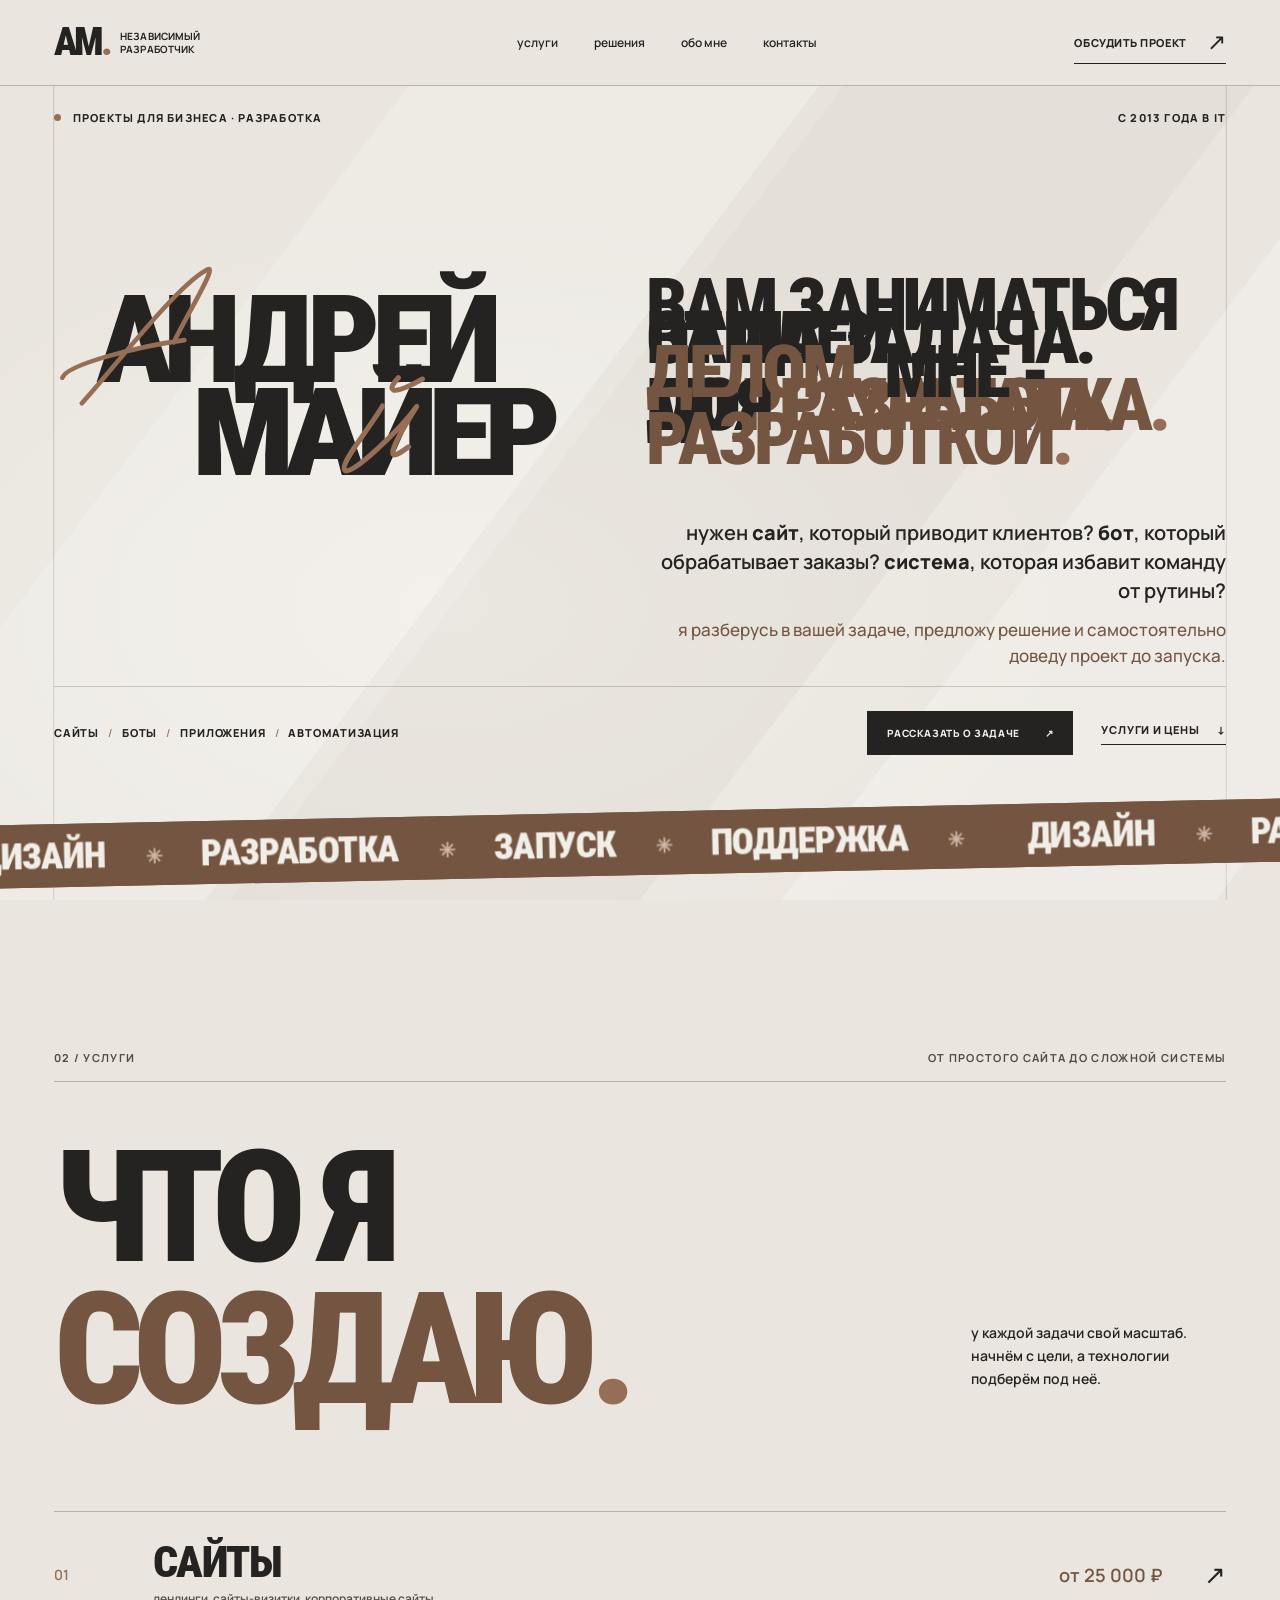
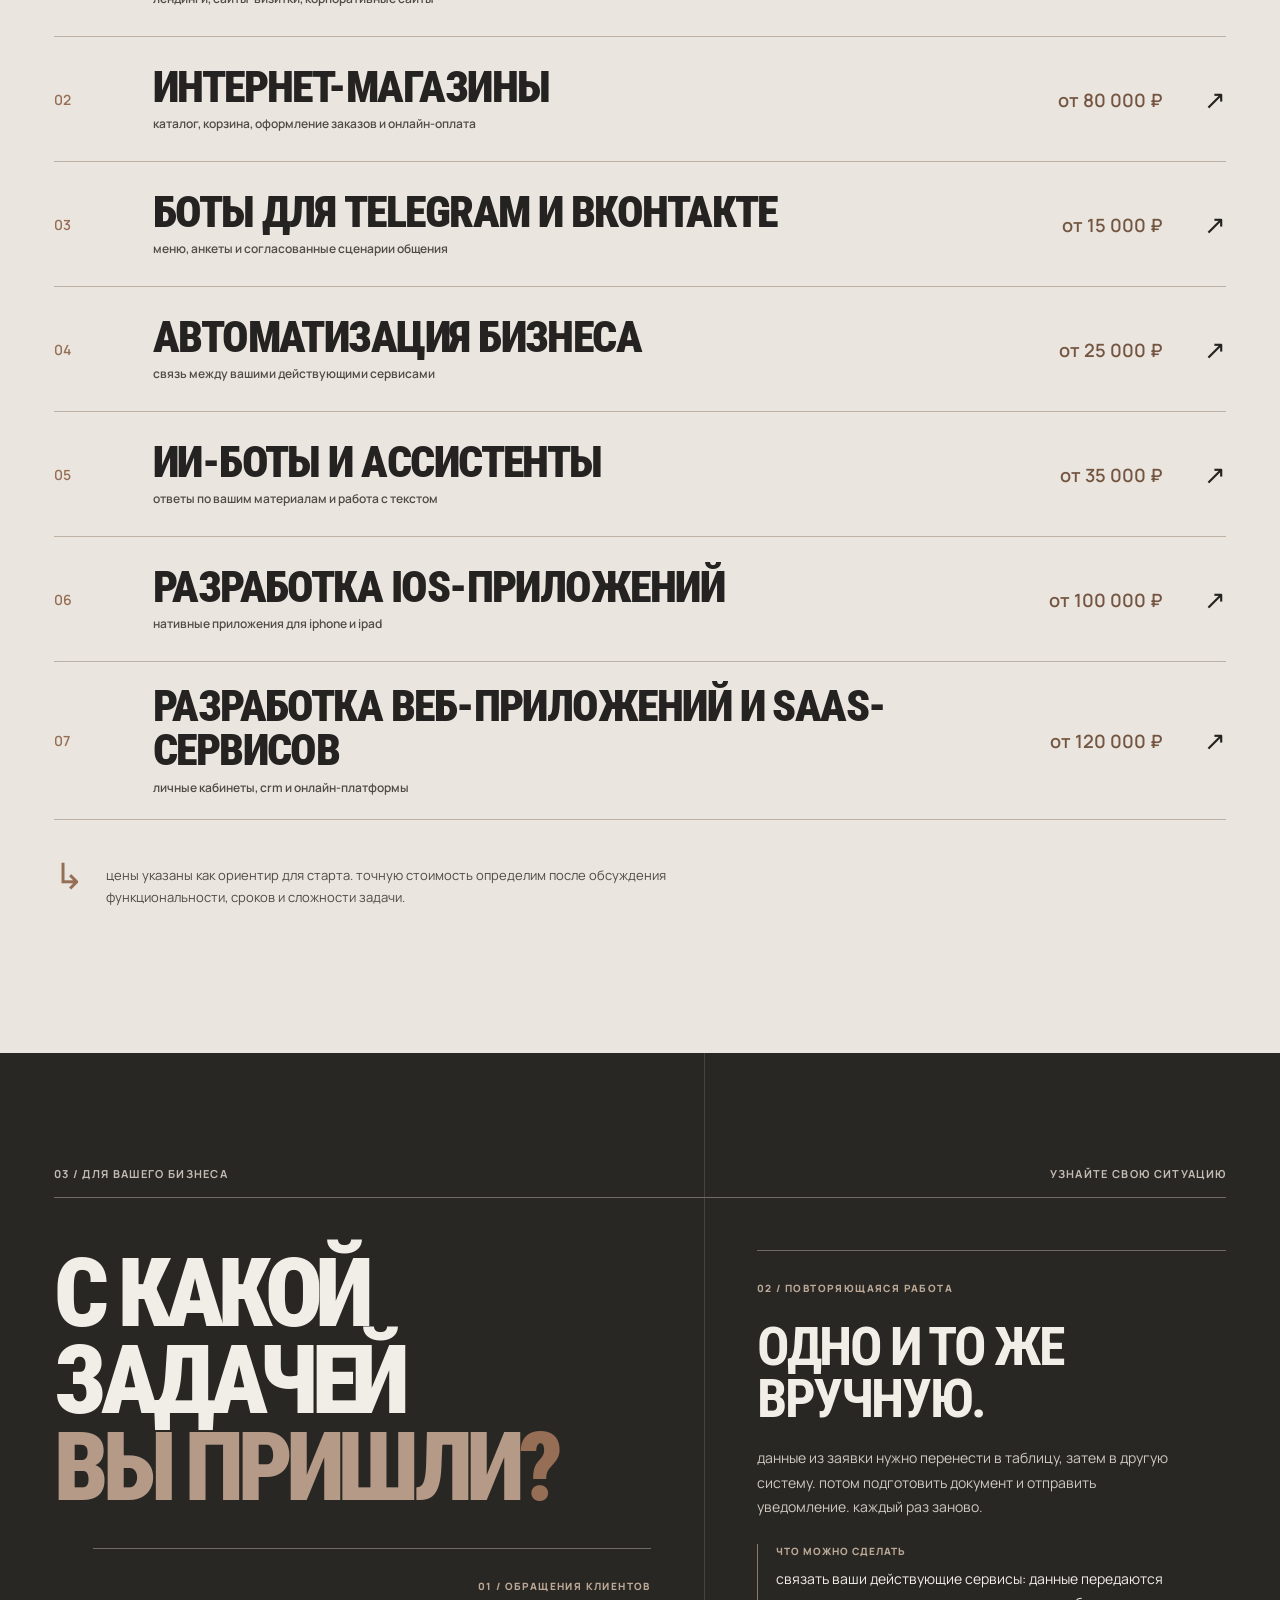
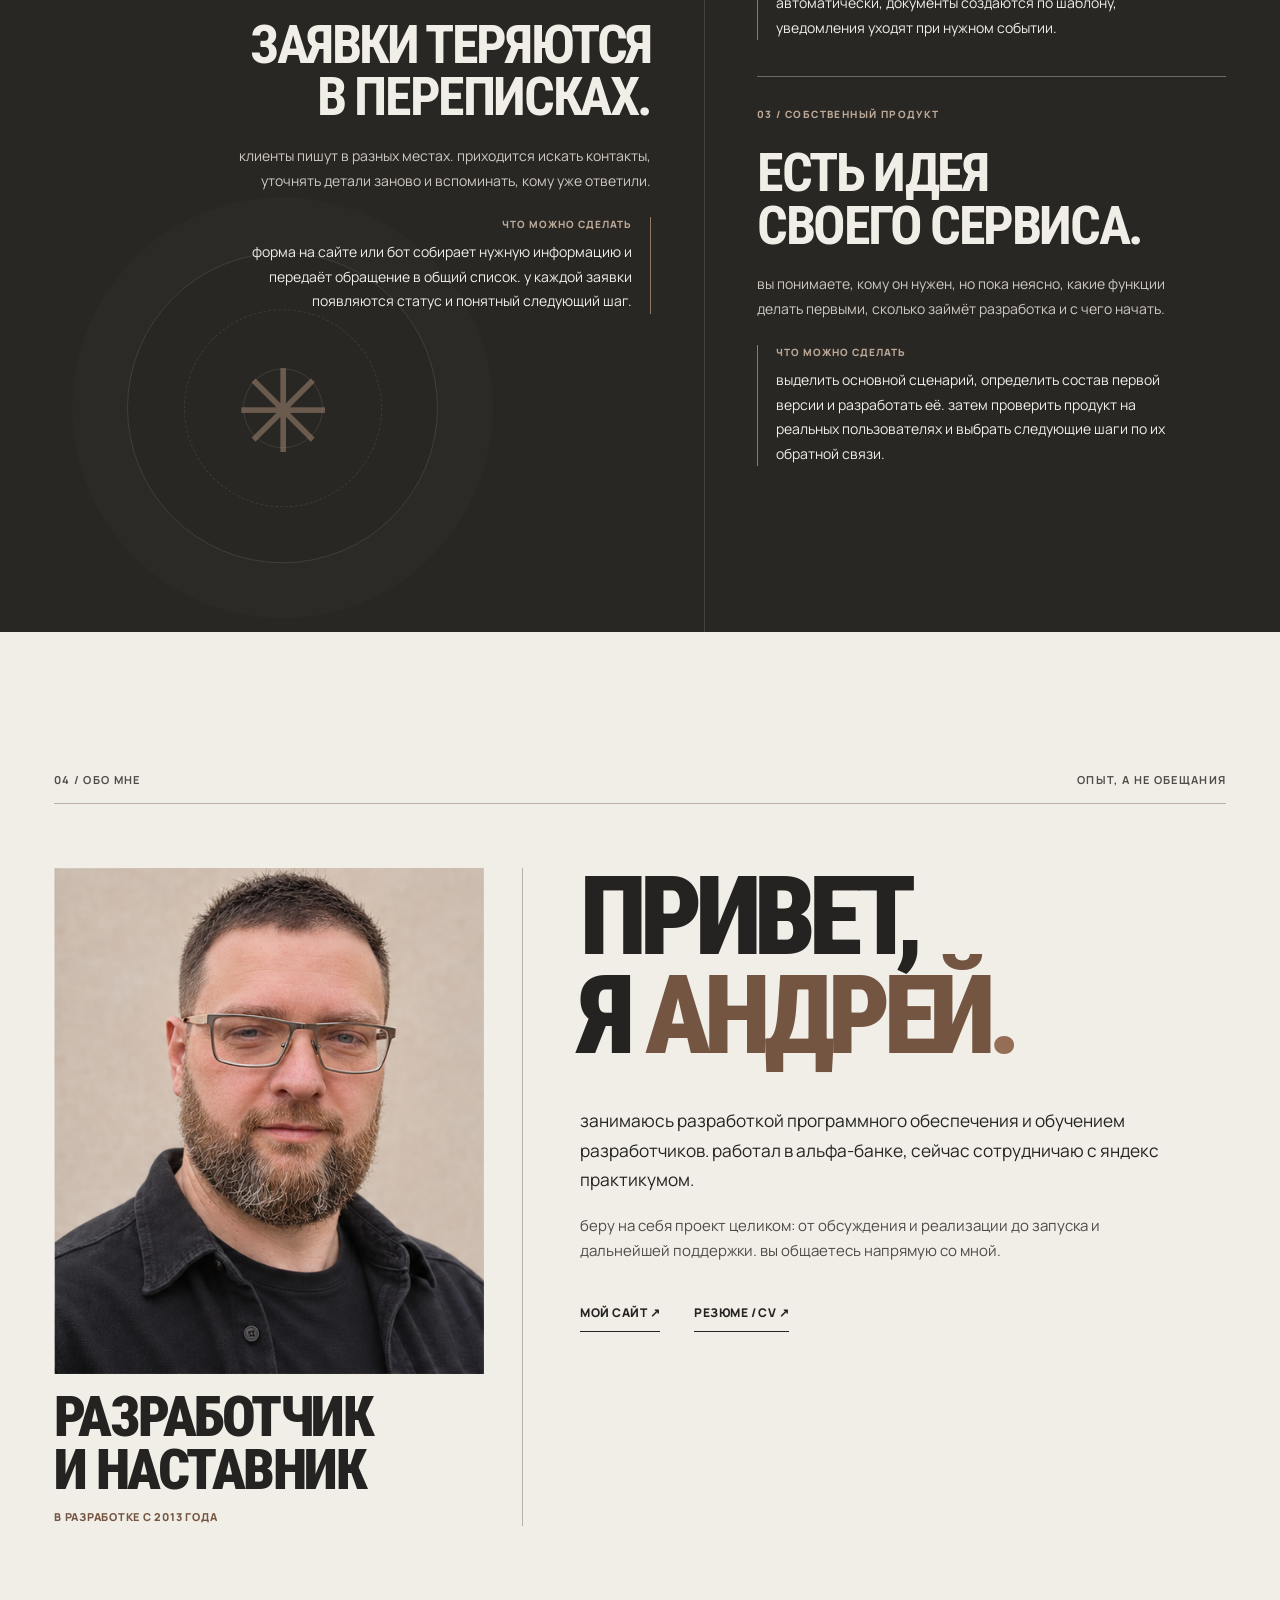
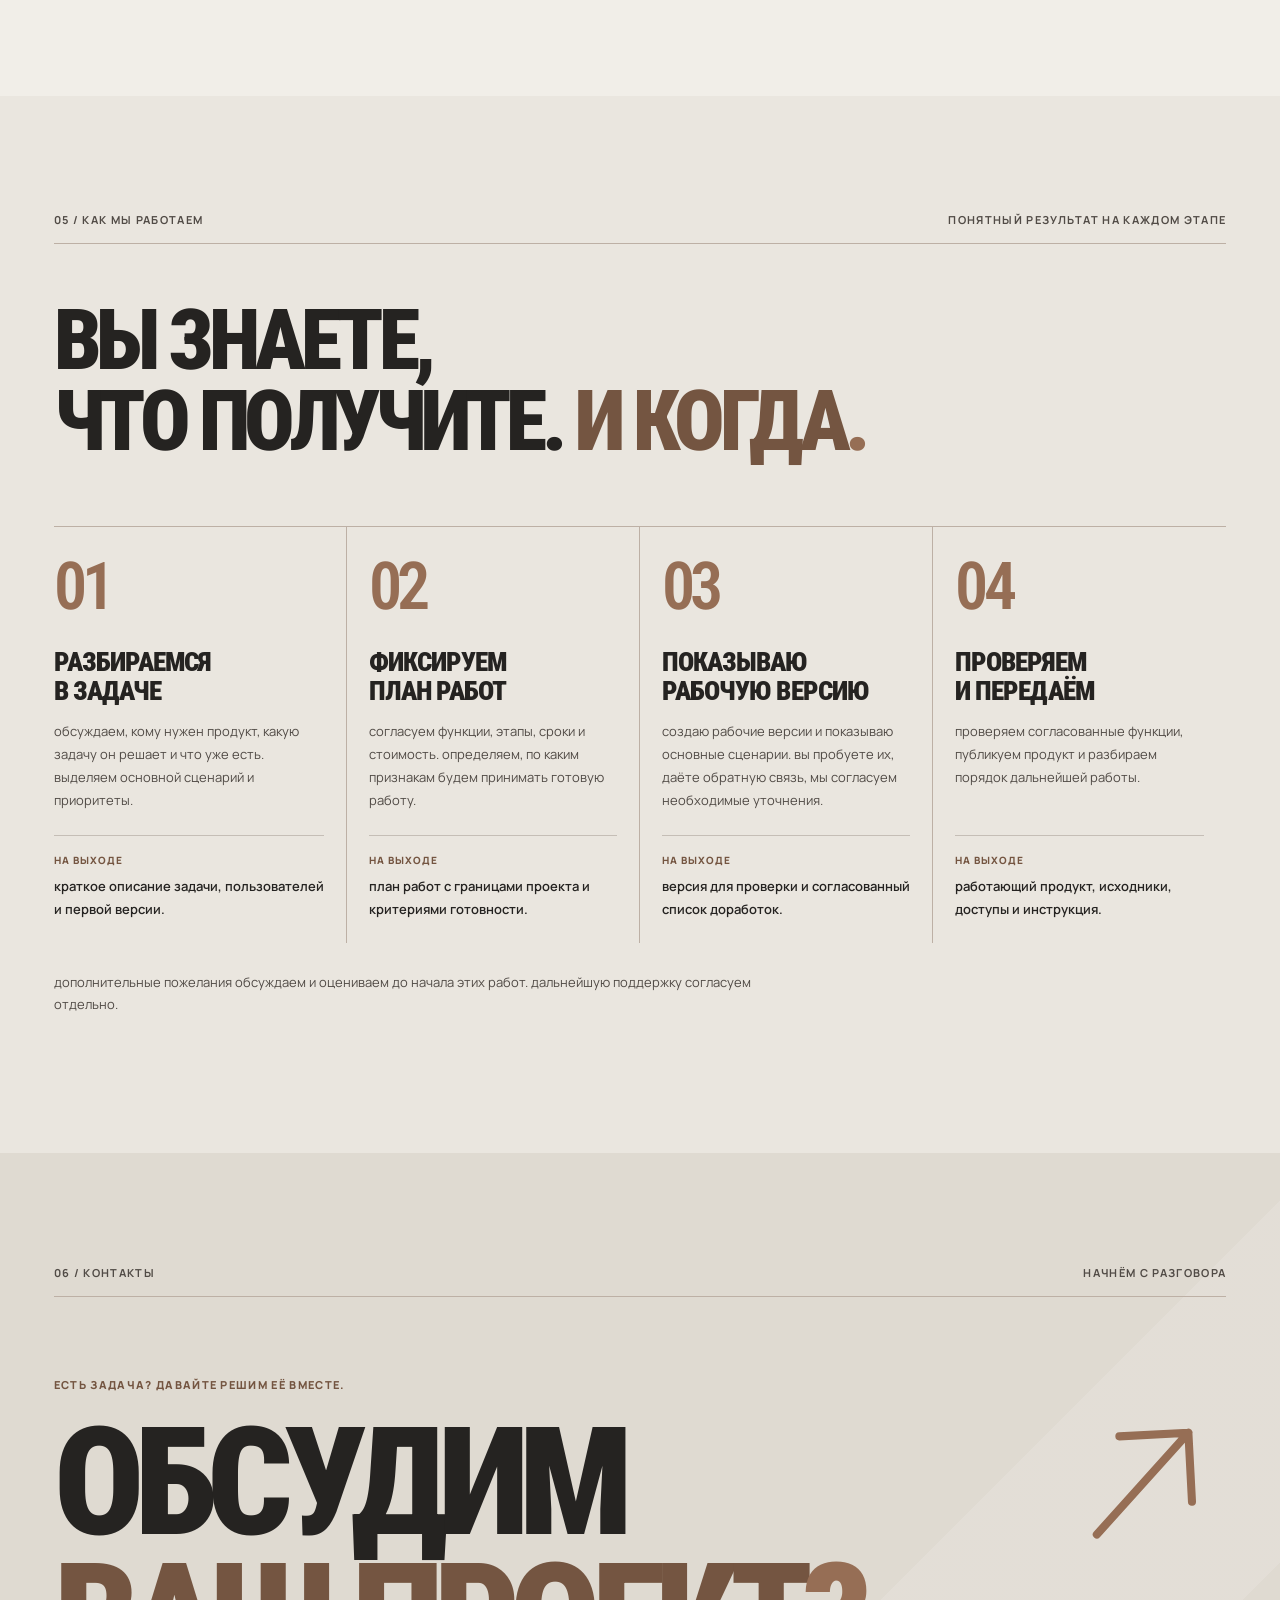
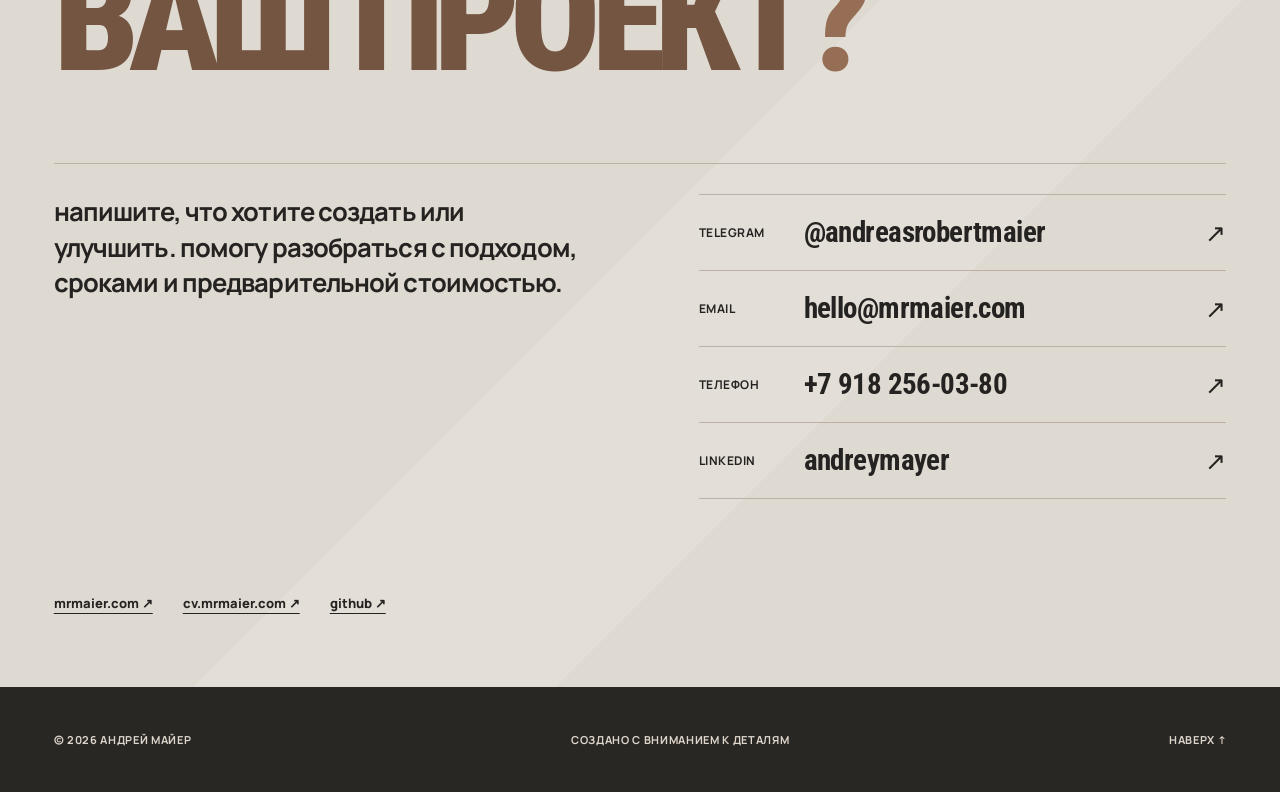
==== public/index.html @ dbdefd09 "Publish static developer website and Cloudflare deployment handoff" ====
<!doctype html>
<html lang="ru">
<head>
  <meta charset="utf-8">
  <meta name="viewport" content="width=device-width, initial-scale=1, viewport-fit=cover">
  <meta name="theme-color" content="#eae6df">
  <meta name="color-scheme" content="light">
  <title>Андрей Майер — разработка сайтов, ботов и автоматизация бизнеса</title>
  <meta name="description" content="Андрей Майер — независимый разработчик с 2013 года. Сайты от 25 000 ₽, интернет-магазины, боты для Telegram и ВКонтакте, автоматизация и ИИ-ассистенты. Работаю напрямую с заказчиком.">
  <meta property="og:type" content="website">
  <meta property="og:title" content="Андрей Майер — цифровые продукты для бизнеса">
  <meta property="og:description" content="Сайты, магазины, боты, автоматизация и ИИ. Разрабатываю с нуля, дорабатываю и поддерживаю.">
  <meta property="og:image" content="assets/og-cover.svg">
  <meta name="robots" content="index, follow">
  <link rel="icon" href="assets/favicon.svg" type="image/svg+xml">
  <link rel="preconnect" href="https://fonts.googleapis.com">
  <link rel="preconnect" href="https://fonts.gstatic.com" crossorigin>
  <link href="https://fonts.googleapis.com/css2?family=Manrope:wght@400;500;600;700;800&family=Roboto+Condensed:wght@400;500;600;700;800;900&display=swap" rel="stylesheet">
  <link rel="stylesheet" href="styles.css">
  <script defer src="config.js"></script>
  <script defer src="script.js"></script>
</head>
<body>
  <div class="progress" aria-hidden="true"></div>
  <a class="skip-link" href="#main">к содержимому</a>
  <div class="site-shell">
    <header class="site-header" id="top">
      <a href="#top" class="brand" aria-label="андрей майер — наверх">
        <span class="brand-mark">am<span class="brand-period">.</span></span>
        <span class="brand-caption">независимый<br>разработчик</span>
      </a>
      <nav class="desktop-nav" aria-label="основная навигация">
        <a href="#services">услуги</a>
        <a href="#solutions">решения</a>
        <a href="#about">обо мне</a>
        <a href="#contact">контакты</a>
      </nav>
      <a class="header-cta" href="#contact"><span>обсудить проект</span><span aria-hidden="true">↗</span></a>
      <button class="menu-toggle" type="button" aria-label="открыть меню" aria-controls="mobile-menu" aria-expanded="false">
        <span></span><span></span>
      </button>
    </header>
    <nav class="mobile-menu" id="mobile-menu" aria-label="мобильная навигация" hidden>
      <a href="#services">услуги</a><a href="#solutions">решения</a><a href="#about">обо мне</a><a href="#contact">контакты</a>
      <a class="mobile-menu-cta" href="#contact">обсудить проект ↗</a>
    </nav>

    <main id="main">
      <section class="hero panel-lines" aria-labelledby="hero-title">
        <div class="hero-rays" aria-hidden="true"><i></i><i></i><i></i></div>
        <div class="hero-eyebrow">
          <span class="hero-eyebrow-left"><i class="availability-dot" aria-hidden="true"></i> проекты для бизнеса · разработка</span>
          <span>с 2013 года в IT</span>
        </div>
        <div class="hero-composition">
        <h1 class="hero-type" id="hero-title" aria-label="андрей майер">
          <svg class="hero-lettering" viewBox="0 0 1092 472" aria-hidden="true">
            <defs>
              <filter id="brush-grain" x="-5%" y="-5%" width="110%" height="110%">
                <feTurbulence type="fractalNoise" baseFrequency=".085" numOctaves="3" seed="8" result="grain"/>
                <feDisplacementMap in="SourceGraphic" in2="grain" scale="2.3" xChannelSelector="R" yChannelSelector="G"/>
              </filter>
            </defs>
            <g class="hero-frame" fill="none"><path d="M18 0V472 M1065 0V472 M0 16H1092"/></g>
            <g class="hero-name" fill="currentColor">
              <text x="90" y="254" textLength="855" lengthAdjust="spacingAndGlyphs">АНДРЕЙ</text>
              <text x="298" y="455" textLength="775" lengthAdjust="spacingAndGlyphs">МАЙЕР</text>
            </g>
            <g class="hero-brush" fill="none" filter="url(#brush-grain)">
              <path class="brush-a" d="M60 300C120 235 261 50 327 14C361 -10 283 115 258 169 M18 245C28 216 184 177 281 164"/>
              <path class="brush-i" d="M708 306C679 356 614 431 627 445C640 458 745 357 780 309C791 293 737 375 731 400C725 424 750 404 764 394 M742 245C719 269 719 290 794 248"/>
            </g>
          </svg>
        </h1>
          <div class="hero-copy" id="intro">
            <h2 class="intro-title rotating-title" id="intro-title" aria-label="от идеи до результата. ваша задача - моя разработка. вам заниматься делом - мне разработкой.">
              <span class="hero-phrase" aria-hidden="true">от идеи<br>до <em>результата<span class="period">.</span></em></span>
              <span class="hero-phrase" aria-hidden="true">ваша задача.<br>моя <em>разработка<span class="period">.</span></em></span>
              <span class="hero-phrase" aria-hidden="true">вам заниматься<br><em>делом.</em> мне -<br><em>разработкой<span class="period">.</span></em></span>
            </h2>

          </div>
          <!-- Reserve the previous text-row height so the name and rotating heading stay put. -->
          <div class="intro-text hero-description-copy hero-description-reserve" aria-hidden="true" inert>
            <p>нужен сайт, который приводит клиентов? бот, который обрабатывает заказы? система, которая избавит команду от рутины?</p>
          </div>
          <div class="hero-description-group">
            <div class="intro-text hero-description-copy hero-description-copy--question">
              <p>нужен <strong>сайт</strong>, который приводит клиентов? <strong>бот</strong>, который обрабатывает заказы? <strong>система</strong>, которая избавит команду от рутины?</p>
            </div>
            <div class="intro-text hero-description-copy hero-description-copy--answer">
              <p>я разберусь в вашей задаче, предложу решение и самостоятельно доведу проект до запуска.</p>
            </div>
          </div>
        </div>
        <div class="hero-bottom">
          <div class="hero-roles" aria-label="направления">сайты <b>/</b> боты <b>/</b> приложения <b>/</b> автоматизация</div>
          <div class="hero-actions">
            <a href="#contact" class="hero-primary-link">рассказать о задаче <span aria-hidden="true">↗</span></a>
            <a class="text-link" href="#services">услуги и цены <span aria-hidden="true">↓</span></a>
          </div>
        </div>
        <div class="ticker" aria-hidden="true">
          <div class="ticker-track">
            <div class="ticker-group">
              <span class="ticker-item">дизайн <i>✳</i> разработка <i>✳</i> запуск <i>✳</i> поддержка <i>✳</i></span>
              <span class="ticker-item">дизайн <i>✳</i> разработка <i>✳</i> запуск <i>✳</i> поддержка <i>✳</i></span>
              <span class="ticker-item">дизайн <i>✳</i> разработка <i>✳</i> запуск <i>✳</i> поддержка <i>✳</i></span>
              <span class="ticker-item">дизайн <i>✳</i> разработка <i>✳</i> запуск <i>✳</i> поддержка <i>✳</i></span>
            </div>
            <div class="ticker-group">
              <span class="ticker-item">дизайн <i>✳</i> разработка <i>✳</i> запуск <i>✳</i> поддержка <i>✳</i></span>
              <span class="ticker-item">дизайн <i>✳</i> разработка <i>✳</i> запуск <i>✳</i> поддержка <i>✳</i></span>
              <span class="ticker-item">дизайн <i>✳</i> разработка <i>✳</i> запуск <i>✳</i> поддержка <i>✳</i></span>
              <span class="ticker-item">дизайн <i>✳</i> разработка <i>✳</i> запуск <i>✳</i> поддержка <i>✳</i></span>
            </div>
          </div>
        </div>
      </section>

      <section class="services-section section-wrap" id="services" aria-labelledby="services-title">
        <div class="section-topline reveal"><span>02 / услуги</span><span>от простого сайта до сложной системы</span></div>
        <div class="services-heading reveal"><h2 id="services-title">что я<br><em>создаю<span class="period">.</span></em></h2><p>у каждой задачи свой масштаб. начнём с цели, а технологии подберём под неё.</p></div>
        <div class="service-list" aria-label="услуги и стартовые цены">
          <details class="service-row reveal">
            <summary><span class="service-n">01</span><span class="service-main"><strong>сайты</strong><small>лендинги, сайты-визитки, корпоративные сайты</small></span><span class="service-price">от 25 000 ₽</span><span class="service-action" aria-hidden="true">↗</span></summary>
            <div class="service-panel">
              <div class="service-extra">
                <div class="service-copy"><p>сайт знакомит с вами и помогает получить обращение. подойдёт для отдельной услуги, специалиста или компании: от короткого лендинга до сайта с несколькими разделами.</p><p>продумываю структуру страниц, размещаю информацию об услугах и работах, добавляю формы заявки и удобные способы связи. адаптирую сайт для телефона и компьютера, подключаю аналитику и базовую настройку для поисковых систем.</p><p>на выходе - опубликованный сайт с вашим содержимым и рабочим приёмом заявок. способ самостоятельного обновления текстов и материалов согласуем под ваши задачи.</p></div>
                <a href="#contact">обсудить сайт ↗</a>
              </div>
            </div>
          </details>
          <details class="service-row reveal">
            <summary><span class="service-n">02</span><span class="service-main"><strong>интернет-магазины</strong><small>каталог, корзина, оформление заказов и онлайн-оплата</small></span><span class="service-price">от 80 000 ₽</span><span class="service-action" aria-hidden="true">↗</span></summary>
            <div class="service-panel">
              <div class="service-extra">
                <div class="service-copy"><p>интернет-магазин позволяет выбрать товар и оформить покупку. подойдёт для продажи физической продукции: от небольшого ассортимента до каталога с категориями.</p><p>создаю карточки товаров с фотографиями и вариантами, поиск и фильтры, корзину и оформление заказа. подключаю подходящие способы оплаты и доставки, уведомления о заказах и управление ассортиментом.</p><p>на выходе - магазин с покупательским сценарием от выбора товара до подтверждения заказа и инструментами для обработки покупок. состав функций подбираем под ассортимент и порядок вашей работы.</p></div>
                <a href="#contact">обсудить магазин ↗</a>
              </div>
            </div>
          </details>
          <details class="service-row reveal">
            <summary><span class="service-n">03</span><span class="service-main"><strong>боты для telegram и вконтакте</strong><small>меню, анкеты и согласованные сценарии общения</small></span><span class="service-price">от 15 000 ₽</span><span class="service-action" aria-hidden="true">↗</span></summary>
            <div class="service-panel">
              <div class="service-extra">
                <div class="service-copy"><p>бот ведёт человека по заранее продуманному сценарию внутри telegram или вконтакте. удобен для анкеты, записи, приёма заявки, выдачи материалов или проверки статуса.</p><p>составляю логику диалога, меню, кнопки и последовательность вопросов. добавляю проверку введённых данных, передачу заявки сотруднику, уведомления и команды управления. при необходимости подключаю бот к вашему действующему сервису.</p><p>на выходе - работающий бот с согласованными правилами общения. клиент получает понятный следующий шаг, а вы - заполненное обращение в удобном формате.</p></div>
                <a href="#contact">обсудить бота ↗</a>
              </div>
            </div>
          </details>
          <details class="service-row reveal">
            <summary><span class="service-n">04</span><span class="service-main"><strong>автоматизация бизнеса</strong><small>связь между вашими действующими сервисами</small></span><span class="service-price">от 25 000 ₽</span><span class="service-action" aria-hidden="true">↗</span></summary>
            <div class="service-panel">
              <div class="service-extra">
                <div class="service-copy"><p>автоматизация связывает сервисы, уже используемые в вашем бизнесе. подходит, если сотрудники вручную переносят заявки, копируют данные или регулярно собирают однотипные документы.</p><p>разбираю процесс и настраиваю передачу данных между формами, таблицами, учётными системами и другими доступными сервисами. добавляю нужные действия по событиям или расписанию: создание записи, обновление статуса, уведомление или формирование отчёта.</p><p>на выходе - согласованный процесс с обработкой ошибок и проверкой результата. предмет работы здесь - взаимодействие ваших существующих инструментов и сокращение повторяющихся действий.</p></div>
                <a href="#contact">обсудить автоматизацию ↗</a>
              </div>
            </div>
          </details>
          <details class="service-row reveal">
            <summary><span class="service-n">05</span><span class="service-main"><strong>ии-боты и ассистенты</strong><small>ответы по вашим материалам и работа с текстом</small></span><span class="service-price">от 35 000 ₽</span><span class="service-action" aria-hidden="true">↗</span></summary>
            <div class="service-panel">
              <div class="service-extra">
                <div class="service-copy"><p>ии-помощник работает с вопросами и текстами в свободной форме. подходит для поиска по вашим материалам, подготовки ответов клиентам, разбора обращений и кратких сводок.</p><p>подключаю выбранную языковую модель к согласованным источникам знаний, задаю правила ответа и проверяю работу на примерах ваших задач. продумываю передачу сложного вопроса человеку и размещаю помощника в подходящем интерфейсе.</p><p>на выходе - помощник с понятной областью задач и источниками информации. его основная функция - находить, понимать и готовить содержание на основе ваших материалов.</p></div>
                <a href="#contact">обсудить ии-помощника ↗</a>
              </div>
            </div>
          </details>
          <details class="service-row reveal">
            <summary><span class="service-n">06</span><span class="service-main"><strong>разработка ios-приложений</strong><small>нативные приложения для iphone и ipad</small></span><span class="service-price">от 100 000 ₽</span><span class="service-action" aria-hidden="true">↗</span></summary>
            <div class="service-panel">
              <div class="service-extra">
                <div class="service-copy"><p>нативное приложение работает на iphone и ipad и использует возможности устройств apple. подойдёт для нового продукта или развития уже опубликованного приложения.</p><p>разрабатываю экраны и навигацию на swift, swiftui и uikit, хранение данных на устройстве и подключение к вашему серверу. при необходимости добавляю уведомления, камеру, геолокацию и другие системные возможности.</p><p>на выходе - приложение с согласованным набором функций. беру на себя проверку основных сценариев, подготовку сборок для тестирования и подготовку к публикации в app store.</p></div>
                <a href="#contact">обсудить ios-приложение ↗</a>
              </div>
            </div>
          </details>
          <details class="service-row reveal">
            <summary><span class="service-n">07</span><span class="service-main"><strong>разработка веб-приложений и saas-сервисов</strong><small>личные кабинеты, crm и онлайн-платформы</small></span><span class="service-price">от 120 000 ₽</span><span class="service-action" aria-hidden="true">↗</span></summary>
            <div class="service-panel">
              <div class="service-extra">
                <div class="service-copy"><p>веб-приложение - самостоятельный рабочий инструмент в браузере. подойдёт для личного кабинета, crm, системы бронирования, клиентского портала или сервиса по подписке.</p><p>проектирую роли пользователей, рабочие экраны и правила действий. создаю серверную часть и базу данных, добавляю авторизацию, историю операций и функции конкретного процесса: расписание, заявки, документы или подписки.</p><p>на выходе - собственная онлайн-платформа, где пользователи входят в систему и решают свои задачи. первую версию можно ограничить основным сценарием и развивать по обратной связи.</p></div>
                <a href="#contact">обсудить веб-приложение ↗</a>
              </div>
            </div>
          </details>
        </div>
        <div class="services-note reveal"><span>↳</span><p>цены указаны как ориентир для старта. точную стоимость определим после обсуждения функциональности, сроков и сложности задачи.</p></div>
      </section>

      <section class="solutions-section" id="solutions" aria-labelledby="solutions-title">
        <div class="solutions-inner section-wrap">
          <div class="section-topline reveal"><span>03 / для вашего бизнеса</span><span>узнайте свою ситуацию</span></div>
          <div class="solutions-layout">
            <div class="solutions-left">
              <h2 id="solutions-title" class="reveal">с какой<br>задачей<br><em>вы пришли<span class="period">?</span></em></h2>
              <div class="solution-item solution-item--lead reveal">
                <span>01 / обращения клиентов</span>
                <h3>заявки теряются<br>в переписках.</h3>
                <p>клиенты пишут в разных местах. приходится искать контакты, уточнять детали заново и вспоминать, кому уже ответили.</p>
                <div class="solution-answer"><span>что можно сделать</span><p>форма на сайте или бот собирает нужную информацию и передаёт обращение в общий список. у каждой заявки появляются статус и понятный следующий шаг.</p></div>
              </div>
              <div class="solutions-orbit parallax-item" data-parallax="0.08" aria-hidden="true"><div class="orbit-ring"></div><div class="orbit-cross">✳</div></div>
            </div>
            <div class="solutions-right">
              <div class="solution-item reveal">
                <span>02 / повторяющаяся работа</span>
                <h3>одно и то же<br>вручную.</h3>
                <p>данные из заявки нужно перенести в таблицу, затем в другую систему. потом подготовить документ и отправить уведомление. каждый раз заново.</p>
                <div class="solution-answer"><span>что можно сделать</span><p>связать ваши действующие сервисы: данные передаются автоматически, документы создаются по шаблону, уведомления уходят при нужном событии.</p></div>
              </div>
              <div class="solution-item reveal">
                <span>03 / собственный продукт</span>
                <h3>есть идея<br>своего сервиса.</h3>
                <p>вы понимаете, кому он нужен, но пока неясно, какие функции делать первыми, сколько займёт разработка и с чего начать.</p>
                <div class="solution-answer"><span>что можно сделать</span><p>выделить основной сценарий, определить состав первой версии и разработать её. затем проверить продукт на реальных пользователях и выбрать следующие шаги по их обратной связи.</p></div>
              </div>
            </div>
          </div>
        </div>
      </section>

      <section class="about-section section-wrap" id="about" aria-labelledby="about-title">
        <div class="section-topline reveal"><span>04 / обо мне</span><span>опыт, а не обещания</span></div>
        <div class="about-grid">
          <div class="about-left reveal">
            <figure class="about-portrait-card">
              <svg class="about-portrait" viewBox="114 117 526 620" role="img" aria-labelledby="portrait-title" width="526" height="620">
                <title id="portrait-title">андрей майер в чёрной рубашке</title>
                <image href="assets/andrey-portrait.png" width="1672" height="941"/>
              </svg>
              <figcaption>
                <p class="about-role">разработчик<br>и наставник</p>
                <p class="years-caption">в разработке с 2013 года</p>
              </figcaption>
            </figure>
          </div>
          <div class="about-right reveal"><h2 id="about-title">привет,<br>я <em>андрей<span class="period">.</span></em></h2><p>занимаюсь разработкой программного обеспечения и обучением разработчиков. работал в альфа-банке, сейчас сотрудничаю с яндекс практикумом.</p><p>беру на себя проект целиком: от обсуждения и реализации до запуска и дальнейшей поддержки. вы общаетесь напрямую со мной.</p><div class="about-links"><a href="https://mrmaier.com/" target="_blank" rel="noopener noreferrer" class="underlined-link">мой сайт ↗</a><a href="https://cv.mrmaier.com/" target="_blank" rel="noopener noreferrer" class="underlined-link">резюме / cv ↗</a></div></div>
        </div>
      </section>

      <section class="process-section section-wrap" id="process" aria-labelledby="process-title">
        <div class="section-topline reveal"><span>05 / как мы работаем</span><span>понятный результат на каждом этапе</span></div>
        <h2 class="process-title reveal" id="process-title">вы знаете,<br>что получите. <em>и когда<span class="period">.</span></em></h2>
        <div class="process-list">
          <div class="process-step reveal">
            <span class="step-n">01</span><h3>разбираемся<br>в задаче</h3>
            <p>обсуждаем, кому нужен продукт, какую задачу он решает и что уже есть. выделяем основной сценарий и приоритеты.</p>
            <div class="process-outcome"><span>на выходе</span><p>краткое описание задачи, пользователей и первой версии.</p></div>
          </div>
          <div class="process-step reveal">
            <span class="step-n">02</span><h3>фиксируем<br>план работ</h3>
            <p>согласуем функции, этапы, сроки и стоимость. определяем, по каким признакам будем принимать готовую работу.</p>
            <div class="process-outcome"><span>на выходе</span><p>план работ с границами проекта и критериями готовности.</p></div>
          </div>
          <div class="process-step reveal">
            <span class="step-n">03</span><h3>показываю<br>рабочую версию</h3>
            <p>создаю рабочие версии и показываю основные сценарии. вы пробуете их, даёте обратную связь, мы согласуем необходимые уточнения.</p>
            <div class="process-outcome"><span>на выходе</span><p>версия для проверки и согласованный список доработок.</p></div>
          </div>
          <div class="process-step reveal">
            <span class="step-n">04</span><h3>проверяем<br>и передаём</h3>
            <p>проверяем согласованные функции, публикуем продукт и разбираем порядок дальнейшей работы.</p>
            <div class="process-outcome"><span>на выходе</span><p>работающий продукт, исходники, доступы и инструкция.</p></div>
          </div>
        </div>
        <p class="process-note reveal">дополнительные пожелания обсуждаем и оцениваем до начала этих работ. дальнейшую поддержку согласуем отдельно.</p>
      </section>

      <section class="contact-section" id="contact" aria-labelledby="contact-title">
        <div class="contact-inner section-wrap">
          <div class="section-topline reveal"><span>06 / контакты</span><span>начнём с разговора</span></div>
          <div class="contact-eyebrow reveal">есть задача? давайте решим её вместе.</div>
          <h2 class="contact-title reveal" id="contact-title">обсудим<br><em>ваш проект<span class="period">?</span></em><svg class="contact-arrow" viewBox="0 0 100 100" aria-hidden="true"><path d="M8 92L92 8M32 8h60v60"/></svg></h2>
          <div class="contact-bottom">
            <div class="contact-pitch reveal"><p>напишите, что хотите создать или улучшить. помогу разобраться с подходом, сроками и предварительной стоимостью.</p></div>
            <div class="contact-methods reveal" aria-label="варианты связи">
              <a class="contact-method" data-contact="telegram" href="https://t.me/AndreasRobertMaier" target="_blank" rel="noopener noreferrer"><span>telegram</span><strong>@andreasrobertmaier</strong><i aria-hidden="true">↗</i></a>
              <a class="contact-method" data-contact="email" href="mailto:hello@mrmaier.com"><span>email</span><strong>hello@mrmaier.com</strong><i aria-hidden="true">↗</i></a>
              <a class="contact-method" data-contact="phone" href="tel:+79182560380"><span>телефон</span><strong>+7 918 256-03-80</strong><i aria-hidden="true">↗</i></a>
              <a class="contact-method" data-contact="linkedin" href="https://linkedin.com/in/andreymayer/" target="_blank" rel="noopener noreferrer"><span>linkedin</span><strong>andreymayer</strong><i aria-hidden="true">↗</i></a>
            </div>
          </div>
          <div class="contact-site-links reveal"><a href="https://mrmaier.com/" target="_blank" rel="noopener noreferrer">mrmaier.com ↗</a><a href="https://cv.mrmaier.com/" target="_blank" rel="noopener noreferrer">cv.mrmaier.com ↗</a><a href="https://github.com/Dronnn" target="_blank" rel="noopener noreferrer">github ↗</a></div>
        </div>
      </section>
    </main>

    <footer class="footer section-wrap"><span>© <span id="year">2026</span> андрей майер</span><span>создано с вниманием к деталям</span><a href="#top" aria-label="вернуться наверх">наверх ↑</a></footer>
  </div>
</body>
</html>
---- public/styles.css ----
:root {
  --paper: #eae6df;
  --paper-soft: #f1eee8;
  --paper-deep: #dfdad1;
  --ink: #252321;
  --ink-soft: #514b46;
  --brown: #966e55;
  --brown-deep: #745541;
  --line: #bdb0a5;
  --line-light: rgba(91, 75, 64, .26);
  --dark: #292724;
  --dark-soft: #34312d;
  --font-body: 'Manrope', 'Helvetica Neue', Arial, sans-serif;
  --font-display: 'Roboto Condensed', Impact, 'Arial Narrow', 'Helvetica Neue', sans-serif;
  --edge: clamp(20px, 4.2vw, 84px);
  --ease: cubic-bezier(.19,1,.22,1);
}
*, *::before, *::after {box-sizing: border-box}
html {scroll-behavior:smooth; scroll-padding-top:82px}
body {margin:0; background:var(--paper); color:var(--ink); font-family:var(--font-body); -webkit-font-smoothing:antialiased; text-rendering:optimizeLegibility; overflow-x:hidden}
::selection {background:var(--brown); color:#fff}
a {color:inherit; text-decoration:none}
button, input, textarea {font:inherit}
button {cursor:pointer}
img, svg {display:block; max-width:100%}
summary {list-style:none; cursor:pointer}
summary::-webkit-details-marker {display:none}
:focus-visible {outline:3px solid var(--brown); outline-offset:5px}
.skip-link {position:fixed; left:10px; top:-50px; padding:12px 16px; background:#fff; z-index:300; transition:top .2s}
.skip-link:focus {top:10px}
.progress {height:3px; width:0; background:var(--brown); position:fixed; z-index:210; inset:0 auto auto 0; pointer-events:none; will-change:width}
.site-shell {overflow:hidden}
.section-wrap {padding-left:var(--edge); padding-right:var(--edge)}
.section-topline {display:flex; justify-content:space-between; gap:20px; font-size:11px; font-weight:700; letter-spacing:.12em; text-transform:uppercase; padding-bottom:16px; border-bottom:1px solid var(--line); color:var(--ink-soft)}
.section-topline span:last-child {text-align:right}
.period {color:var(--brown); font-style:normal}
.site-header {height:86px; padding:0 var(--edge); display:flex; align-items:center; justify-content:space-between; gap:28px; border-bottom:1px solid var(--line); background:rgba(234,230,223,.85); position:relative; z-index:100}
.brand {display:flex; align-items:center; gap:11px; min-width:194px}
.brand-mark {font-family:var(--font-display); text-transform:uppercase; font-weight:900; font-size:39px; letter-spacing:-.1em; line-height:.8}
.brand-period {color:var(--brown); margin-left:1px}
.brand-caption {font-size:10px; font-weight:700; line-height:1.25; letter-spacing:.012em; text-transform:uppercase}
.desktop-nav {display:flex; align-items:center; gap:clamp(16px,2.8vw,48px); padding-left:12px}
.desktop-nav a {position:relative; font-weight:600; font-size:12px; transition:color .3s}
.desktop-nav a:hover {color:var(--brown)}
.desktop-nav a::after {content:""; position:absolute; left:0; bottom:-7px; height:1px; width:100%; background:var(--brown); transform:scaleX(0); transform-origin:left; transition:transform .4s var(--ease)}
.desktop-nav a:hover::after {transform:scaleX(1)}
.header-cta {font-size:11px; text-transform:uppercase; letter-spacing:.05em; display:flex; gap:20px; align-items:center; white-space:nowrap; border-bottom:1px solid var(--ink); padding:13px 0; font-weight:800; transition:color .3s,border-color .3s}
.header-cta span:last-child {font-size:23px; font-weight:400; line-height:0; transform:translateY(-1px); transition:transform .3s}
.header-cta:hover {color:var(--brown);border-color:var(--brown)}
.header-cta:hover span:last-child {transform:translate(3px,-4px)}
.menu-toggle {display:none; width:44px; height:44px; align-items:center; flex-direction:column; justify-content:center; gap:6px; background:none; border:0; padding:7px}
.menu-toggle span {width:25px; height:2px; background:var(--ink); transition:transform .3s}
.menu-toggle[aria-expanded="true"] span:first-child {transform:translateY(4px) rotate(45deg)}
.menu-toggle[aria-expanded="true"] span:last-child {transform:translateY(-4px) rotate(-45deg)}
.mobile-menu[hidden] {display:none!important}
.mobile-menu {position:absolute; top:86px; left:0; right:0; background:var(--paper-soft); padding:28px var(--edge) 38px; z-index:99; box-shadow:0 20px 30px rgba(0,0,0,.08); display:flex; flex-direction:column; gap:15px; border-bottom:1px solid var(--line)}
.mobile-menu a {font-family:var(--font-display); font-size:32px; font-weight:800; text-transform:uppercase}
.mobile-menu .mobile-menu-cta {font-family:var(--font-body); font-size:14px; color:var(--brown); margin-top:16px; text-transform:none}

/* Hero: reference-inspired typographic composition, intentionally very little ornament. */
.hero {position:relative; isolation:isolate; min-height:min(900px, calc(100svh - 86px)); display:flex; flex-direction:column; justify-content:space-between; padding:24px var(--edge) 54px; overflow:hidden; background:radial-gradient(ellipse at 30% 68%,rgba(255,255,255,.4),transparent 56%),var(--paper)}
.panel-lines {background-image:linear-gradient(90deg,transparent calc(var(--edge) - 1px),rgba(98,74,61,.25) var(--edge),transparent calc(var(--edge) + 1px)),linear-gradient(90deg,transparent calc(100% - var(--edge) - 1px),rgba(98,74,61,.25) calc(100% - var(--edge)),transparent calc(100% - var(--edge) + 1px)),radial-gradient(ellipse at 35% 64%,rgba(255,255,255,.30),transparent 55%)}
.hero::after {content:""; position:absolute; height:1px; background:var(--line); bottom:92px; left:0; right:0; z-index:0}
.hero-rays {position:absolute; inset:0; pointer-events:none; overflow:hidden; z-index:-1}
.hero-rays i {display:block; position:absolute; height:100%; width:34%; background:rgba(255,255,255,.19); transform:skewX(-37deg); top:0}
.hero-rays i:nth-child(1) {left:8%; background:rgba(255,255,255,.16)}
.hero-rays i:nth-child(2) {left:40%; background:rgba(125,109,94,.055)}
.hero-rays i:nth-child(3) {left:85%; background:rgba(255,255,255,.23)}
.hero-eyebrow {display:flex; justify-content:space-between; align-items:center; text-transform:uppercase; font-size:11px; font-weight:800; letter-spacing:.11em; z-index:2}
.hero-eyebrow-left {display:inline-flex; align-items:center; gap:12px}
.availability-dot {width:7px; height:7px; background:var(--brown); border-radius:50%}
.hero-type {width:100%; margin:2vw 0 0; position:relative; z-index:1; display:flex; flex-direction:column; align-items:center; justify-content:center; flex:1; min-height:365px; padding-bottom:20px}
.hero-title-row {width:100%; display:flex; align-items:center; overflow:hidden; justify-content:center; white-space:nowrap}
.hero-title-row .title-inner {display:block; font-family:var(--font-display); text-transform:uppercase; font-size:clamp(118px,19.5vw,370px); font-weight:900; letter-spacing:-.078em; line-height:.78; font-stretch:condensed; transform:translateY(110%); opacity:0; animation:heroRise 1.4s var(--ease) forwards; padding-right:.072em}
.hero-title-row--first {transform:translateX(-8%)}
.hero-title-row--second {transform:translateX(10%); margin-top:-.004em}
.hero-title-row--second .title-inner {animation-delay:.15s}
@keyframes heroRise {to {transform:translateY(0);opacity:1}}
.signature-stroke {position:absolute; height:63%; width:42%; min-width:255px; left:23%; top:10%; transform:rotate(-6deg); pointer-events:none; overflow:visible; filter:drop-shadow(0 1px 0 rgba(255,255,255,.05))}
.signature-stroke path {stroke:var(--brown); stroke-width:16; stroke-linecap:round; stroke-linejoin:round; stroke-dasharray:1500; stroke-dashoffset:1500; animation:drawStroke 1.85s 1s var(--ease) forwards}
@keyframes drawStroke {to {stroke-dashoffset:0}}
.hero-bottom {position:relative; z-index:2; display:flex; justify-content:space-between; gap:30px; align-items:end; padding-bottom:28px}
.hero-roles {font-size:clamp(11px,1.1vw,16px); letter-spacing:.14em; text-transform:uppercase; font-weight:800; line-height:1.7; white-space:nowrap}
.hero-roles b {font-weight:500; color:var(--brown); padding:0 8px}
.hero-description {width:clamp(290px,28vw,460px)}
.hero-description p {margin:0 0 17px; font-size:clamp(16px,1.45vw,21px); line-height:1.45; font-weight:600; letter-spacing:-.03em}
.text-link {display:inline-flex; gap:18px; align-items:center; padding-bottom:7px; border-bottom:1px solid var(--ink); text-transform:uppercase; font-size:11px; letter-spacing:.07em; font-weight:800; transition:color .25s}
.text-link:hover {color:var(--brown)}
.scroll-cue {position:absolute; bottom:33px; left:var(--edge); display:flex; align-items:center; gap:23px; z-index:2; font-size:10px; text-transform:uppercase; font-weight:800; letter-spacing:.11em}
.scroll-cue-arrow {font-family:var(--font-body); color:var(--brown); font-size:24px; font-weight:400; animation:arrowFloat 1.8s ease-in-out infinite}
@keyframes arrowFloat {50%{transform:translateY(6px)}}
.hero-coordinate {position:absolute; bottom:39px; right:var(--edge); z-index:2; color:var(--ink-soft); font-size:10px; font-weight:800; letter-spacing:.12em}

.intro-section {position:relative; padding-top:118px; padding-bottom:160px; min-height:650px; background:var(--paper-soft); isolation:isolate}
.intro-grid {display:grid; grid-template-columns:minmax(0,1.4fr) minmax(300px,.6fr); gap:7vw; align-items:end; margin-top:56px}
.intro-title, .services-heading h2, .solutions-left h2, .about-right h2, .process-title, .contact-title {font-family:var(--font-display); text-transform:uppercase; font-weight:900; letter-spacing:-.065em; line-height:.91; margin:0}
.intro-title {font-size:clamp(70px,9.6vw,170px)}
.intro-title em, .services-heading h2 em, .solutions-left h2 em, .about-right h2 em, .process-title em, .contact-title em {font-style:normal; color:var(--brown-deep)}
.intro-text {padding-bottom:18px; max-width:420px; position:relative; z-index:2}
.intro-text p {font-size:clamp(16px,1.28vw,20px); line-height:1.72; font-weight:500; margin:0 0 22px}
.intro-text p + p {font-size:15px; color:var(--ink-soft)}
.underlined-link {text-transform:uppercase; font-size:12px; font-weight:800; letter-spacing:.04em; display:inline-flex; gap:20px; padding:10px 0; border-bottom:1px solid var(--ink); transition:color .3s,border-color .3s}
.underlined-link:hover {color:var(--brown); border-color:var(--brown)}
.outline-asterisk {position:absolute; bottom:-10px; left:43%; font-size:230px; font-family:var(--font-display); line-height:1; color:transparent; -webkit-text-stroke:1px rgba(150,110,85,.33); z-index:1; pointer-events:none}

.ticker {overflow:hidden; white-space:nowrap; background:var(--brown-deep); color:var(--paper-soft); border-block:1px solid var(--brown-deep); padding:15px 0 10px; transform:rotate(-1.4deg) scale(1.03); position:relative; z-index:4}
.ticker-track {display:flex; width:max-content; animation:marquee 120s linear infinite; will-change:transform}
.ticker-group {display:flex; flex:0 0 auto; min-width:100vw; align-items:center; justify-content:space-around}
.ticker-item {display:block; flex:0 0 auto}
.ticker-track span {font-family:var(--font-display); text-transform:uppercase; letter-spacing:-.035em; font-size:clamp(33px,4vw,64px); line-height:1; font-weight:900; padding-right:30px}
.ticker-track i {font-style:normal; font-size:.54em; vertical-align:.18em; margin:0 32px; color:#cdb4a4}
@keyframes marquee {from {transform:translateX(0)} to {transform:translateX(-50%)}}

.services-section {padding-top:150px; padding-bottom:145px; background:var(--paper)}
.services-heading {display:flex; gap:30px; justify-content:space-between; align-items:end; margin:55px 0 90px}
.services-heading h2 {font-size:clamp(94px,12.2vw,205px)}
.services-heading p {max-width:255px; font-size:14px; font-weight:600; line-height:1.65; padding-bottom:17px}
.service-list {border-top:1px solid var(--line)}
.service-row {border-bottom:1px solid var(--line); position:relative; transition:background .4s}
.service-row::before {content:""; position:absolute; inset:0 calc(-1 * var(--edge)); background:var(--paper-deep); transform:scaleY(0); transform-origin:bottom; pointer-events:none; transition:transform .48s var(--ease)}
.service-row:hover::before,.service-row[open]::before {transform:scaleY(1)}
.service-row summary {position:relative; display:grid; grid-template-columns:75px minmax(0,1fr) auto 40px; gap:24px; align-items:center; min-height:124px; padding:22px 0; z-index:1}
.service-n {font-size:14px; font-weight:600; color:var(--brown); align-self:center}
.service-main {min-width:0; display:flex; flex-direction:column; gap:6px}
.service-main strong {font-family:var(--font-display); text-transform:uppercase; font-size:clamp(28px,3.45vw,59px); font-weight:900; letter-spacing:-.035em; line-height:1.0}
.service-main small {font-family:var(--font-body); font-size:12px; color:var(--ink-soft); letter-spacing:0; font-weight:600; line-height:1.5}
.service-price {font-family:var(--font-body); font-size:clamp(16px,1.43vw,23px); color:var(--brown-deep); font-weight:600; white-space:nowrap; text-align:right}
.service-action {font-size:26px; font-weight:300; text-align:right; transition:transform .42s var(--ease),color .3s}
.service-row:hover .service-action {transform:translate(5px,-5px); color:var(--brown)}
.service-row[open] .service-action {transform:rotate(45deg); color:var(--brown)}
.service-extra {position:relative; z-index:1; max-width:850px; margin-left:99px; padding:0 0 31px 0; display:flex; gap:30px; align-items:flex-end; justify-content:space-between}
.service-extra p {max-width:540px; margin:0; font-size:14px; line-height:1.75; color:var(--ink-soft)}
.service-extra a {white-space:nowrap; color:var(--brown-deep); text-decoration:underline; text-underline-offset:5px; font-size:12px; font-weight:800; margin-right:8px}
.services-note {display:flex; max-width:730px; gap:22px; margin-top:39px; align-items:flex-start; color:var(--ink-soft)}
.services-note span {font-family:var(--font-display); font-size:36px; line-height:1; color:var(--brown)}
.services-note p {font-size:13px; line-height:1.7; margin:5px 0 0}

.solutions-section {color:var(--paper-soft); background:var(--dark); position:relative; overflow:hidden}
.solutions-section::before {content:""; position:absolute; top:0; left:55%; bottom:0; border-left:1px solid rgba(255,255,255,.13)}
.solutions-inner {padding-top:113px; padding-bottom:130px}
.solutions-section .section-topline {color:#c4bbb3; border-color:#726960}
.solutions-layout {display:grid; grid-template-columns:53% 47%; margin-top:75px}
.solutions-left {padding-right:5vw; position:relative; min-height:690px}
.solutions-left h2 {font-size:clamp(80px,9.25vw,157px); position:sticky; top:100px}
.solutions-left h2 em {color:#b49a87}
.solutions-orbit {width:clamp(220px,32vw,500px); height:clamp(220px,32vw,500px); position:absolute; left:9%; bottom:0; display:grid; place-items:center; pointer-events:none; opacity:.64}
.orbit-ring {width:76%; height:76%; border:1px solid rgba(196,173,156,.28); border-radius:50%; position:absolute; box-shadow:0 0 0 55px rgba(255,255,255,.015),0 0 0 110px rgba(255,255,255,.01)}
.orbit-ring::before,.orbit-ring::after {content:""; position:absolute; inset:18%; border:1px dashed rgba(196,173,156,.25); border-radius:50%}
.orbit-ring::after {inset:37%; border-style:solid}
.orbit-cross {font-size:clamp(75px,9vw,145px); color:#907967; font-weight:200; animation:slowSpin 36s linear infinite}
@keyframes slowSpin {to{transform:rotate(360deg)}}
.solutions-right {padding-left:6.4vw; display:flex; flex-direction:column}
.solution-item {border-top:1px solid rgba(237,229,217,.35); padding:32px 0 72px}
.solution-item > span {font-size:10px; letter-spacing:.14em; text-transform:uppercase; font-weight:800; color:#bba896}
.solution-item h3 {font-family:var(--font-display); font-size:clamp(36px,4.2vw,70px); text-transform:uppercase; line-height:.98; letter-spacing:-.045em; margin:32px 0 23px}
.solution-item p {font-size:14px; line-height:1.75; color:#cec8c0; margin:0; max-width:430px}

.about-section {padding-top:140px; padding-bottom:170px; background:var(--paper-soft)}
.about-grid {display:grid; grid-template-columns:48% 52%; margin-top:95px}
.about-left {border-right:1px solid var(--line); padding-right:30px}
.about-years {font-family:var(--font-display); font-size:clamp(115px,17vw,290px); font-weight:900; letter-spacing:-.095em; line-height:.8; margin:13px 0 24px; white-space:nowrap}
.about-years b {font-weight:900}
.about-years span {color:var(--brown); font-size:.45em; vertical-align:.17em; padding:0 .06em; font-weight:400}
.years-caption {text-transform:uppercase; letter-spacing:.1em; font-weight:800; font-size:12px; color:var(--brown-deep)}
.about-right {padding-left:7vw}
.about-right h2 {font-size:clamp(73px,8.5vw,140px); margin-bottom:40px}
.about-right p {font-size:clamp(16px,1.35vw,19px); line-height:1.7; max-width:590px; margin:0 0 18px}
.about-right p + p {color:var(--ink-soft); font-size:15px}
.about-links {display:flex; gap:34px; flex-wrap:wrap; margin-top:30px}

.process-section {padding-top:116px; padding-bottom:138px; background:var(--paper)}
.process-title {font-size:clamp(76px,9.4vw,157px); margin:65px 0 90px}
.process-list {display:grid; grid-template-columns:repeat(4,1fr); border-top:1px solid var(--line)}
.process-step {padding:27px 22px 15px 0; border-right:1px solid var(--line); min-height:250px}
.process-step:last-child {border-right:0}
.process-step:not(:first-child) {padding-left:22px}
.step-n {font-family:var(--font-display); display:block; font-size:66px; line-height:1; color:var(--brown); font-weight:600; letter-spacing:-.07em}
.process-step h3 {text-transform:uppercase; font-family:var(--font-display); font-size:clamp(23px,2.3vw,37px); font-weight:900; margin:28px 0 14px; letter-spacing:-.035em}
.process-step p {max-width:285px; font-size:13px; line-height:1.75; color:var(--ink-soft); margin:0}

.contact-section {background:var(--paper-deep); position:relative; overflow:hidden}
.contact-section::after {content:""; position:absolute; inset:0; pointer-events:none; background:linear-gradient(135deg,transparent 55%,rgba(255,255,255,.12) 55%,rgba(255,255,255,.12) 70%,transparent 70%)}
.contact-inner {padding-top:112px; padding-bottom:75px; position:relative; z-index:1}
.contact-eyebrow {font-size:11px; text-transform:uppercase; font-weight:800; letter-spacing:.12em; margin-top:80px; color:var(--brown-deep)}
.contact-title {font-size:clamp(76px,11.7vw,200px); position:relative; margin:23px 0 75px}
.contact-arrow {position:absolute; right:2vw; top:4%; width:clamp(70px,9vw,150px); fill:none; stroke:var(--brown); stroke-width:7; stroke-linecap:round; stroke-linejoin:round; transform:rotate(-3deg); transition:transform .5s var(--ease)}
.contact-title:hover .contact-arrow {transform:translate(10px,-13px) rotate(-3deg)}
.contact-bottom {display:grid; grid-template-columns:1fr 1fr; gap:10%; align-items:start; padding-top:30px; border-top:1px solid var(--line)}
.contact-pitch p {font-size:clamp(19px,2vw,29px); max-width:560px; margin:0 0 29px; line-height:1.4; letter-spacing:-.035em; font-weight:700}
.contact-pitch small {display:block; max-width:360px; font-size:12px; line-height:1.7; color:var(--ink-soft)}
.contact-methods {border-top:1px solid var(--line)}
.contact-method {display:grid; grid-template-columns:95px minmax(0,1fr) 24px; gap:10px; padding:20px 0; border-bottom:1px solid var(--line); align-items:center; transition:color .3s}
.contact-method > span {font-size:12px; font-weight:700; text-transform:uppercase; letter-spacing:.04em}
.contact-method > strong {font-family:var(--font-display); font-size:clamp(21px,2.3vw,35px); font-weight:700; text-transform:uppercase; letter-spacing:-.02em}
.contact-method > i {font-style:normal; font-size:25px; text-align:right; transition:transform .3s}
.contact-method:not(.placeholder):hover {color:var(--brown-deep)}
.contact-method:not(.placeholder):hover i {transform:translate(4px,-4px)}
.contact-method.placeholder {cursor:default; color:#887a70}
.contact-site-links {display:flex; gap:30px; margin-top:95px; font-size:13px; font-weight:800; text-decoration:underline; text-underline-offset:5px}
.contact-site-links a:hover {color:var(--brown)}
.footer {min-height:105px; display:flex; align-items:center; justify-content:space-between; gap:18px; background:var(--dark); color:#ded5cb; font-size:11px; font-weight:700; text-transform:uppercase; letter-spacing:.06em}
.footer a:hover {color:#fff}

.js .reveal {opacity:0; transform:translateY(55px); transition:opacity .85s var(--ease), transform 1.05s var(--ease)}
.js .reveal.in-view {opacity:1; transform:translateY(0)}
.parallax-item {transform:translate3d(0,var(--parallax-y,0px),0);will-change:transform}
@media (min-width:1800px) {
  .hero {min-height:930px}
  .site-header, .hero, .section-wrap {padding-left:max(var(--edge),calc((100vw - 1750px)/2)); padding-right:max(var(--edge),calc((100vw - 1750px)/2))}
}
@media (max-width:1100px) {
  .hero-title-row .title-inner {font-size:20vw}
  .hero-type {min-height:310px}
  .hero-roles {white-space:normal; max-width:400px}
  .intro-grid {grid-template-columns:1.1fr .9fr;gap:4vw}
  .intro-title {font-size:9vw}
  .about-years {font-size:15vw}
  .about-right h2 {font-size:8.5vw}
  .service-row summary {grid-template-columns:50px minmax(0,1fr) auto 27px; gap:16px}
  .service-extra {margin-left:66px}
}
@media (max-width:760px) {
  :root {--edge:22px}
  html {scroll-padding-top:70px}
  .site-header {height:70px; gap:12px}
  .brand {min-width:unset}
  .brand-mark {font-size:35px}
  .brand-caption {font-size:9px}
  .desktop-nav, .header-cta {display:none}
  .menu-toggle {display:flex}
  .mobile-menu {top:70px}
  .hero {min-height:calc(100svh - 70px); min-height:max(650px,calc(100svh - 70px)); padding-top:22px; padding-bottom:40px}
  .hero-eyebrow {font-size:9px; line-height:1.4; letter-spacing:.045em}
  .hero-eyebrow >span:last-child {text-align:right}
  .hero-type {flex:1; min-height:280px; justify-content:center; padding-bottom:0; margin-top:0}
  .hero-title-row .title-inner {font-size:25vw; line-height:.83; letter-spacing:-.085em}
  .hero-title-row--first {transform:translateX(-5%)}
  .hero-title-row--second {transform:translateX(7%)}
  .signature-stroke {left:18%; top:18%; width:68%; height:57%; min-width:unset}
  .signature-stroke path {stroke-width:19}
  .hero-bottom {flex-direction:column; align-items:start; gap:29px; padding-bottom:30px}
  .hero-roles {font-size:11px; max-width:100%; letter-spacing:.06em}
  .hero-roles b {padding:0 5px}
  .hero-description {width:100%; max-width:470px}
  .hero-description p {font-size:19px; max-width:420px}
  .scroll-cue {bottom:21px; font-size:9px}
  .hero-coordinate {bottom:29px}
  .hero::after {bottom:75px}
  .section-topline {font-size:9px; gap:12px; line-height:1.5}
  .section-topline span:last-child {max-width:55%}
  .intro-section {padding-top:89px; padding-bottom:116px; min-height:auto}
  .intro-grid {display:block; margin-top:55px}
  .intro-title {font-size:clamp(67px,11.7vw,104px)}
  .intro-text {margin-top:52px; max-width:530px}
  .intro-text p {font-size:17px}
  .outline-asterisk {font-size:150px; left:65%; bottom:5px}
  .ticker-track span {font-size:37px}
  .ticker-track i {margin:0 17px}
  .services-section {padding-top:95px; padding-bottom:95px}
  .services-heading {display:block; margin:49px 0 51px}
  .services-heading h2 {font-size:clamp(89px,16vw,142px)}
  .services-heading p {max-width:460px; padding:0; margin:28px 0 0; font-size:14px}
  .service-row summary {grid-template-columns:34px minmax(0,1fr) 25px; min-height:112px; gap:10px; padding:22px 0}
  .service-n {font-size:12px; align-self:start; padding-top:9px}
  .service-main strong {font-size:clamp(27px,5.3vw,42px); line-height:1.05}
  .service-main small {font-size:11px; line-height:1.5}
  .service-price {grid-column:2; font-size:16px; margin-top:4px; text-align:left}
  .service-action {grid-column:3; grid-row:1/3; align-self:start; margin-top:3px; font-size:24px}
  .service-extra {margin-left:44px; display:block; max-width:530px; padding-right:16px}
  .service-extra p {font-size:13px}
  .service-extra a {display:inline-block; margin-top:18px}
  .services-note {margin-top:25px}
  .solutions-section::before {display:none}
  .solutions-inner {padding-top:95px; padding-bottom:105px}
  .solutions-layout {display:block; margin-top:58px}
  .solutions-left {min-height:260px; padding-right:0; overflow:hidden}
  .solutions-left h2 {font-size:clamp(75px,13vw,110px); position:relative; top:0; z-index:1}
  .solutions-orbit {right:0; left:auto; bottom:-40px; width:210px; height:210px;opacity:.3}
  .solutions-right {padding-left:0}
  .solution-item {padding:32px 0 49px}
  .solution-item h3 {font-size:clamp(44px,9vw,65px); margin:25px 0 14px}
  .about-section {padding-top:95px;padding-bottom:110px}
  .about-grid {display:block; margin-top:62px}
  .about-left {border-right:0; border-bottom:1px solid var(--line); padding:0 0 40px}
  .about-years {font-size:clamp(105px,22vw,165px)}
  .about-right {padding:50px 0 0}
  .about-right h2 {font-size:clamp(79px,13vw,112px); margin-bottom:28px}
  .about-right p {font-size:17px}
  .about-right p + p {font-size:14px}
  .process-section {padding-top:95px; padding-bottom:97px}
  .process-title {font-size:clamp(66px,11.1vw,100px); margin:58px 0 58px}
  .process-list {grid-template-columns:1fr 1fr}
  .process-step {padding:25px 16px 32px 0; min-height:220px; border-bottom:1px solid var(--line)}
  .process-step:nth-child(2) {padding-left:20px; border-right:0}
  .process-step:nth-child(3) {padding-left:0; border-bottom:0}
  .process-step:nth-child(4) {padding-left:20px; border-bottom:0}
  .step-n {font-size:54px}
  .process-step h3 {font-size:27px; margin-top:24px}
  .contact-inner {padding-top:94px; padding-bottom:60px}
  .contact-eyebrow {margin-top:66px}
  .contact-title {font-size:clamp(69px,12vw,114px); margin:25px 0 54px}
  .contact-arrow {right:1vw; top:-9%; width:62px; stroke-width:6}
  .contact-bottom {display:block; padding-top:31px}
  .contact-pitch p {font-size:22px}
  .contact-pitch {margin-bottom:38px}
  .contact-method {grid-template-columns:90px minmax(0,1fr) 20px; padding:19px 0}
  .contact-method > strong {font-size:27px}
  .contact-site-links {margin-top:59px; gap:20px; flex-wrap:wrap}
  .footer {padding-top:32px; padding-bottom:32px; min-height:auto; display:grid; grid-template-columns:1fr auto; gap:12px}
  .footer span:nth-child(2) {grid-row:2;grid-column:1 / -1; font-size:10px; opacity:.65}
  .footer a {text-align:right}
}
@media (max-width:400px) {
  :root {--edge:17px}
  .hero {min-height:max(660px,calc(100svh - 70px))}
  .hero-eyebrow {font-size:8px}
  .hero-title-row .title-inner {font-size:25.4vw}
  .hero-description p {font-size:17px}
  .hero-roles {font-size:10px}
  .services-heading h2 {font-size:16vw}
  .service-main strong {font-size:6vw}
  .service-main small {font-size:10px}
  .process-step h3 {font-size:23px}
  .process-step p {font-size:12px}
  .contact-title {font-size:12vw}
  .contact-method > strong {font-size:22px}
}
@media (prefers-reduced-motion:reduce) {
  html {scroll-behavior:auto}
  *, *::before, *::after {animation-duration:.001ms!important; animation-iteration-count:1!important; transition-duration:.001ms!important}
  .hero-title-row .title-inner {opacity:1;transform:none}
  .signature-stroke path {stroke-dashoffset:0}
  .js .reveal {opacity:1; transform:none}
  .parallax-item {transform:none!important}
}

/* Reference composition: one proportional canvas keeps accents and lettering intact. */
.hero-type {display:block; flex:0 0 auto; width:calc(100% + 2 * var(--edge)); min-height:0; margin:18px calc(-1 * var(--edge)) 32px; padding:0; line-height:0}
.hero-lettering {display:block; width:100%; height:auto; overflow:visible}
.hero-name {font-family:var(--font-display); font-size:266px; font-weight:900; letter-spacing:-19px}
.hero-frame {stroke:var(--line); stroke-width:1}
.hero-brush {stroke:var(--brown); stroke-width:10; stroke-linecap:round; stroke-linejoin:round}
.hero-brush path {stroke-dasharray:1200; stroke-dashoffset:1200; animation:drawStroke 1.8s .3s var(--ease) forwards}
.hero-brush .brush-i {stroke-width:11; animation-delay:.6s}
/* The separator belongs to the content flow, below every line of text. */
.hero::after {display:none}
.hero {padding-bottom:80px}
.hero-bottom {padding-bottom:30px; margin-bottom:16px}
.hero-bottom::after {content:""; position:absolute; height:1px; background:var(--line); left:calc(-1 * var(--edge)); right:calc(-1 * var(--edge)); bottom:0; pointer-events:none}
@media(min-width:1921px) {.hero-type {width:calc(100% + 2 * max(var(--edge),(100vw - 1750px)/2)); margin-left:calc(-1 * max(var(--edge),(100vw - 1750px)/2)); margin-right:calc(-1 * max(var(--edge),(100vw - 1750px)/2))}}
@media(max-width:680px) {.hero-type {min-height:0; margin-top:34px; margin-bottom:38px} .hero {padding-bottom:76px} .hero-bottom {padding-bottom:28px; margin-bottom:12px}}
@media(prefers-reduced-motion:reduce) {.hero-brush path {stroke-dashoffset:0}}

/* One opening composition: signature, proposition, explanation, actions, ticker. */
.hero {min-height:min(900px,calc(100svh - 86px)); padding-top:24px; padding-bottom:0; gap:0}
.hero-composition {display:grid; grid-template-columns:minmax(0,1fr) minmax(0,1.1fr); gap:clamp(28px,5vw,92px); align-items:center; flex:1; padding:clamp(40px,5vh,68px) 0}
.hero .hero-type {position:relative; top:clamp(24px,2.4vw,40px); width:100%; margin:0; padding:0; min-height:0; align-self:center; flex:none}
.hero-copy {position:relative; top:-12px}
.hero-frame {display:none}
.hero-copy-label {font-size:10px; text-transform:uppercase; letter-spacing:.12em; font-weight:800; color:var(--ink-soft); margin:0 0 22px}
.hero-copy .intro-title {font-size:clamp(50px,6.4vw,106px); line-height:.92; letter-spacing:-.055em}
.hero-copy .intro-text {max-width:440px; padding:0; margin:24px 0 0}
.hero-copy .intro-text p {font-size:clamp(14px,1.12vw,17px); line-height:1.55; margin:0 0 14px}
.hero-copy .intro-text p + p {font-size:clamp(12px,.98vw,15px); line-height:1.6; margin-bottom:0}
.hero .hero-bottom {align-items:center; gap:24px; margin:0; padding:24px 0 28px; border-top:1px solid var(--line-light)}
.hero-bottom::after {display:none}
.hero .hero-roles {font-size:clamp(10px,.86vw,13px); white-space:normal; letter-spacing:.08em; max-width:52%}
.hero-roles b {padding:0 6px}
.hero-actions {display:flex; align-items:center; gap:28px; flex-shrink:0}
.hero-primary-link {display:inline-flex; justify-content:space-between; align-items:center; gap:25px; padding:15px 20px; background:var(--ink); color:var(--paper-soft); text-transform:uppercase; font-size:10px; font-weight:800; letter-spacing:.06em; transition:background .25s}
.hero-primary-link:hover {background:var(--brown-deep)}
.hero .ticker {width:calc(100% + 2 * var(--edge)); margin:calc(16px + 1.1vw) calc(-1 * var(--edge)) calc(12px + 1.1vw); transform:rotate(-1.2deg) scale(1.035); transform-origin:center; flex:none; padding:13px 0 10px}
.hero .ticker-track span {font-size:clamp(28px,2.8vw,44px)}
@media(min-width:1921px) {.hero .ticker {width:calc(100% + 2 * max(var(--edge),(100vw - 1750px)/2)); margin-left:calc(-1 * max(var(--edge),(100vw - 1750px)/2)); margin-right:calc(-1 * max(var(--edge),(100vw - 1750px)/2))}}
@media(max-width:1000px) and (min-width:761px) {.hero-composition {gap:28px; grid-template-columns:minmax(0,1fr) minmax(0,1.1fr)} .hero-actions {gap:16px} .hero .hero-roles {max-width:40%}}
@media(max-width:760px) {
  .hero {min-height:0; padding-top:22px; padding-bottom:0}
  .hero-composition {grid-template-columns:1fr; gap:28px; padding:30px 0 28px}
  .hero .hero-type {top:0; width:88%; max-width:475px; margin:0 auto}
  .hero-copy {top:0}
  .hero-copy-label {margin-bottom:16px; font-size:9px}
  .hero-copy .intro-title {font-size:clamp(58px,13vw,94px)}
  .hero-copy .intro-text {max-width:560px; margin-top:20px}
  .hero-copy .intro-text p {font-size:16px}
  .hero-copy .intro-text p + p {font-size:14px}
  .hero .hero-bottom {align-items:stretch; padding:22px 0 26px; gap:20px}
  .hero .hero-roles {max-width:none; font-size:10px; letter-spacing:.045em}
  .hero-actions {justify-content:space-between; gap:15px; flex-wrap:wrap}
  .hero-primary-link {padding:15px 17px}
  .hero-actions .text-link {font-size:10px; gap:12px}
}

/* Long public handles remain readable within the contact grid. */
.contact-method > strong {min-width:0; overflow-wrap:anywhere; text-transform:none}
.contact-site-links {flex-wrap:wrap}

/* All phrases occupy one grid cell. The tallest reserves space throughout the cycle. */
.rotating-title {display:grid; align-items:start}
.hero-phrase {display:block; grid-area:1 / 1; min-width:0; opacity:0; animation:heroPhraseFade 21s linear infinite both}
.hero-phrase:nth-child(2) {animation-delay:-14s}
.hero-phrase:nth-child(3) {animation-delay:-7s}
@keyframes heroPhraseFade {
  0%, 26% {opacity:1}
  31%, 95% {opacity:0}
  100% {opacity:1}
}
@media(prefers-reduced-motion:reduce) {
  .ticker-track {animation:none; transform:none; will-change:auto}
  .hero-phrase {animation:none; opacity:0}
  .hero-phrase:first-child {opacity:1}
}

/* Two aligned rows: name and heading above, one paragraph beneath each. */
.hero-composition {grid-template-areas:"name heading" "question answer"; grid-template-rows:auto auto; align-content:center; align-items:start; column-gap:clamp(28px,5vw,92px); row-gap:24px; padding:36px 0}
.hero .hero-type {grid-area:name; top:0; width:96%; margin:0; align-self:center}
.hero-copy {grid-area:heading; top:0; align-self:center; padding-top:0; container-type:inline-size}
.hero-copy .intro-title {font-size:clamp(44px,5.6vw,94px)}
.hero-description-copy {justify-self:start; text-align:right; width:100%; max-width:480px; padding:0; margin:0}
.hero-description-copy p {font-size:clamp(14px,1.12vw,17px); line-height:1.6; margin:0 0 13px}
.hero-description-copy--answer p {font-size:clamp(13px,.98vw,15px); line-height:1.6; color:var(--ink-soft); margin-bottom:0}
.hero-description-copy--question {grid-area:question}
.hero-description-copy--answer {grid-area:answer}
.rotating-title {align-items:center}
@supports(font-size:1cqw) {.hero-copy .intro-title {font-size:clamp(34px,12.5cqw,96px)}}
/* The outer panel animates; the inner content keeps its natural spacing. */
.service-panel {overflow:hidden}
.service-copy {flex:1; min-width:0; max-width:570px}
.service-copy p + p {margin-top:14px}
.service-row[data-expanded="false"] .service-action {transform:none}
@media(max-width:760px) {
  .hero-composition {grid-template-areas:"name" "heading" "question" "answer"; grid-template-columns:minmax(0,1fr); row-gap:24px; padding:28px 0}
  .hero .hero-type {width:88%; max-width:475px; margin:0 auto}
  .hero-copy {padding-top:0}
  .hero-copy .intro-title {font-size:clamp(38px,10.5vw,74px)}
  .hero-description-copy {max-width:560px}
  .hero-description-copy p {font-size:16px}
  .hero-description-copy--answer p {font-size:14px}
}

/* Client situations: retain the dark editorial layout and distinguish each answer. */
.solutions-left h2 {font-size:clamp(62px,7.5vw,128px)}
.solution-answer {max-width:430px; margin-top:24px; padding-left:18px; border-left:1px solid #907967}
.solution-answer > span {display:block; margin-bottom:9px; color:#bba896; font-size:10px; font-weight:800; text-transform:uppercase; letter-spacing:.1em}
.solution-answer p {color:var(--paper-soft)}
/* Work stages: reserve the large lettering for the message, and make deliverables scannable. */
.process-title {font-size:clamp(54px,6.6vw,112px); margin:56px 0 64px; line-height:.96}
.process-list {grid-template-columns:repeat(4,minmax(0,1fr))}
.process-step {display:flex; flex-direction:column; min-width:0; min-height:360px; padding-bottom:22px}
.process-step h3 {line-height:1.08; font-size:clamp(23px,2.1vw,35px)}
.process-step > p {padding-bottom:24px; max-width:none}
.process-outcome {margin-top:auto; padding-top:17px; border-top:1px solid var(--line-light)}
.process-outcome > span {display:block; margin-bottom:8px; color:var(--brown-deep); font-size:10px; font-weight:800; text-transform:uppercase; letter-spacing:.1em}
.process-outcome p {font-weight:600; color:var(--ink); max-width:none}
.process-note {max-width:740px; margin:28px 0 0; color:var(--ink-soft); font-size:13px; line-height:1.7}
@media(min-width:761px) and (max-width:1100px) {
  .process-list {grid-template-columns:repeat(2,minmax(0,1fr))}
  .process-step {min-height:340px; border-bottom:1px solid var(--line)}
  .process-step:nth-child(2n) {border-right:0; padding-left:22px}
  .process-step:nth-child(3) {padding-left:0; border-bottom:0}
  .process-step:nth-child(4) {border-bottom:0}
}
@media(max-width:760px) {
  .solutions-left {min-height:300px}
  .solutions-left h2 {font-size:clamp(58px,12.5vw,92px)}
  .solution-answer {margin-top:20px; padding-left:15px}
  .process-title {font-size:clamp(42px,9.4vw,66px); margin:44px 0}
  .process-step {min-height:340px; padding-bottom:28px}
  .process-step h3 {font-size:25px}
}
@media(max-width:580px) {
  .process-list {grid-template-columns:minmax(0,1fr)}
  .process-step, .process-step:not(:first-child) {min-height:0; padding:26px 0 28px; border-right:0; border-bottom:1px solid var(--line)}
  .process-step:last-child {border-bottom:0}
  .process-step h3 {font-size:29px; margin-top:20px}
  .process-step > p, .process-outcome {max-width:440px}
  .process-outcome {margin-top:0}
}

/* Distribute situations across both columns instead of one long right-hand stack. */
.solutions-layout {margin-top:52px; align-items:start}
.solutions-left {min-height:0}
.solutions-left h2 {position:relative; top:0}
.solution-item {padding-top:24px; padding-bottom:36px}
.solution-item h3 {margin-top:24px; margin-bottom:20px}
.solutions-left .solution-item--lead {position:relative; z-index:2; margin-top:36px; padding-bottom:24px}
.solutions-orbit {bottom:-260px}
@media(max-width:760px) {
  .solutions-layout {margin-top:40px}
  .solutions-left {overflow:visible}
  .solutions-left .solution-item--lead {margin-top:30px; padding-bottom:32px}
  .solutions-orbit {bottom:0; z-index:0}
  .solutions-right {position:relative; z-index:1}
}

/* Mirror the right column's distance from the existing central separator. */
.solutions-inner {--solutions-edge:var(--edge)}
.solutions-left .solution-item--lead {left:calc(2.6vw + .12 * var(--solutions-edge)); text-align:right}
.solution-item--lead > p {margin-left:auto}
.solution-item--lead .solution-answer {margin-left:auto; padding-left:0; padding-right:18px; border-left:0; border-right:1px solid #907967}
@media(min-width:1921px) {.solutions-inner {--solutions-edge:max(var(--edge),calc((100vw - 1750px)/2))}}
@media(max-width:760px) {
  .solutions-left .solution-item--lead {left:0}
  .solution-item--lead .solution-answer {padding-right:15px}
}

/* Keep both small paragraphs in the last row, just above the hero divider. */
@media(min-width:761px) {
  .hero-composition {grid-template-rows:minmax(min-content,1fr) auto; align-content:stretch; padding-bottom:18px}
  .solutions-orbit {left:calc(9% - clamp(16px,2.5vw,48px)); bottom:calc(-260px + clamp(12px,2vw,36px))}
}

/* Approved about layout: portrait and role on the left, biography on the right. */
.about-grid {grid-template-columns:minmax(0,40%) minmax(0,60%); margin-top:64px}
.about-left {padding-right:clamp(24px,3vw,48px)}
.about-portrait-card {width:100%; max-width:500px; margin:0; container-type:inline-size}
.about-portrait {display:block; width:100%; height:auto; overflow:hidden; background:var(--paper-soft)}
.about-portrait-card figcaption {width:100%; margin-top:17px}
.about-role {font-family:var(--font-display); text-transform:uppercase; font-weight:900; font-size:clamp(36px,4vw,64px); letter-spacing:-.045em; line-height:.95; margin:0 0 12px}
.about-portrait-card .years-caption {margin:0; font-size:clamp(10px,.85vw,13px); letter-spacing:.07em; line-height:1.5}
.about-right {padding-left:clamp(28px,4.5vw,80px)}
@supports(font-size:1cqw) {.about-role {font-size:clamp(30px,13cqw,65px)}}
@media(max-width:760px) {
  .about-grid {display:block; margin-top:44px}
  .about-left {padding:0 0 32px; border-right:0; border-bottom:1px solid var(--line)}
  .about-portrait-card {max-width:440px}
  .about-role {font-size:clamp(36px,11vw,58px)}
  .about-portrait-card .years-caption {font-size:11px}
  .about-right {padding:34px 0 0}
}

/* Anchor the message at the lower-right without changing the upper grid geometry. */
.hero-composition {position:relative}
.hero-description-reserve {grid-area:question; visibility:hidden; pointer-events:none; user-select:none}
.hero-description-group {grid-area:answer; position:absolute; right:0; bottom:0; width:100%; max-width:780px; display:flex; flex-direction:column; gap:12px; text-align:right}
.hero-description-group .hero-description-copy {grid-area:auto; width:100%; max-width:none; margin:0}
.hero-description-group .hero-description-copy p {margin:0}
.hero-description-group .hero-description-copy--question p {font-size:clamp(20px,1.2vw,24px); line-height:1.45; font-weight:600; color:var(--ink)}
.hero-description-group strong {font-weight:800}
.hero-description-group .hero-description-copy--answer p {font-size:clamp(17px,1vw,20px); line-height:1.5; font-weight:500; color:var(--brown-deep)}
/* Constrained screens use natural flow to guarantee space for the larger message. */
@media(max-width:1200px), (max-height:760px) {
  .hero-description-reserve {display:none}
  .hero-description-group {position:static; justify-self:end}
}
@media(max-width:760px) {
  .hero-composition {grid-template-areas:"name" "heading" "answer"; grid-template-rows:auto auto auto}
  .hero-description-group {max-width:560px; gap:14px}
}
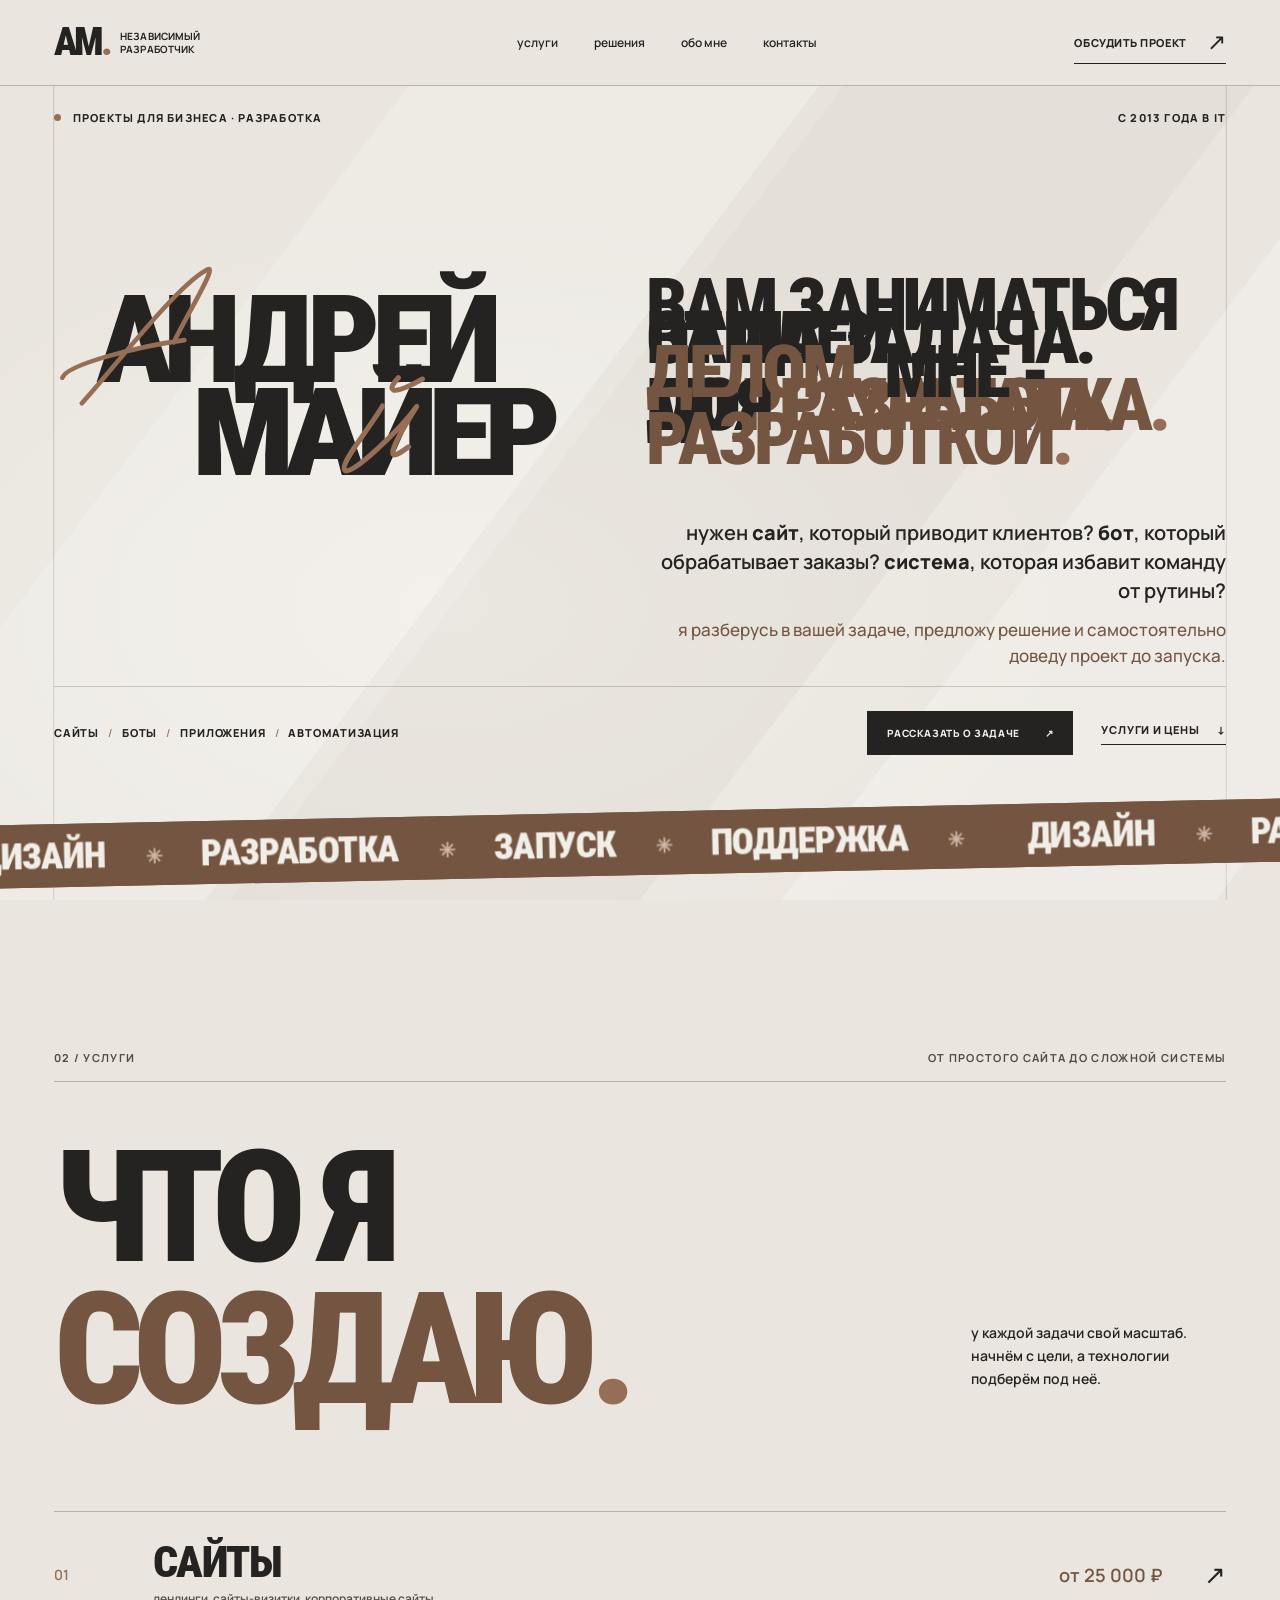
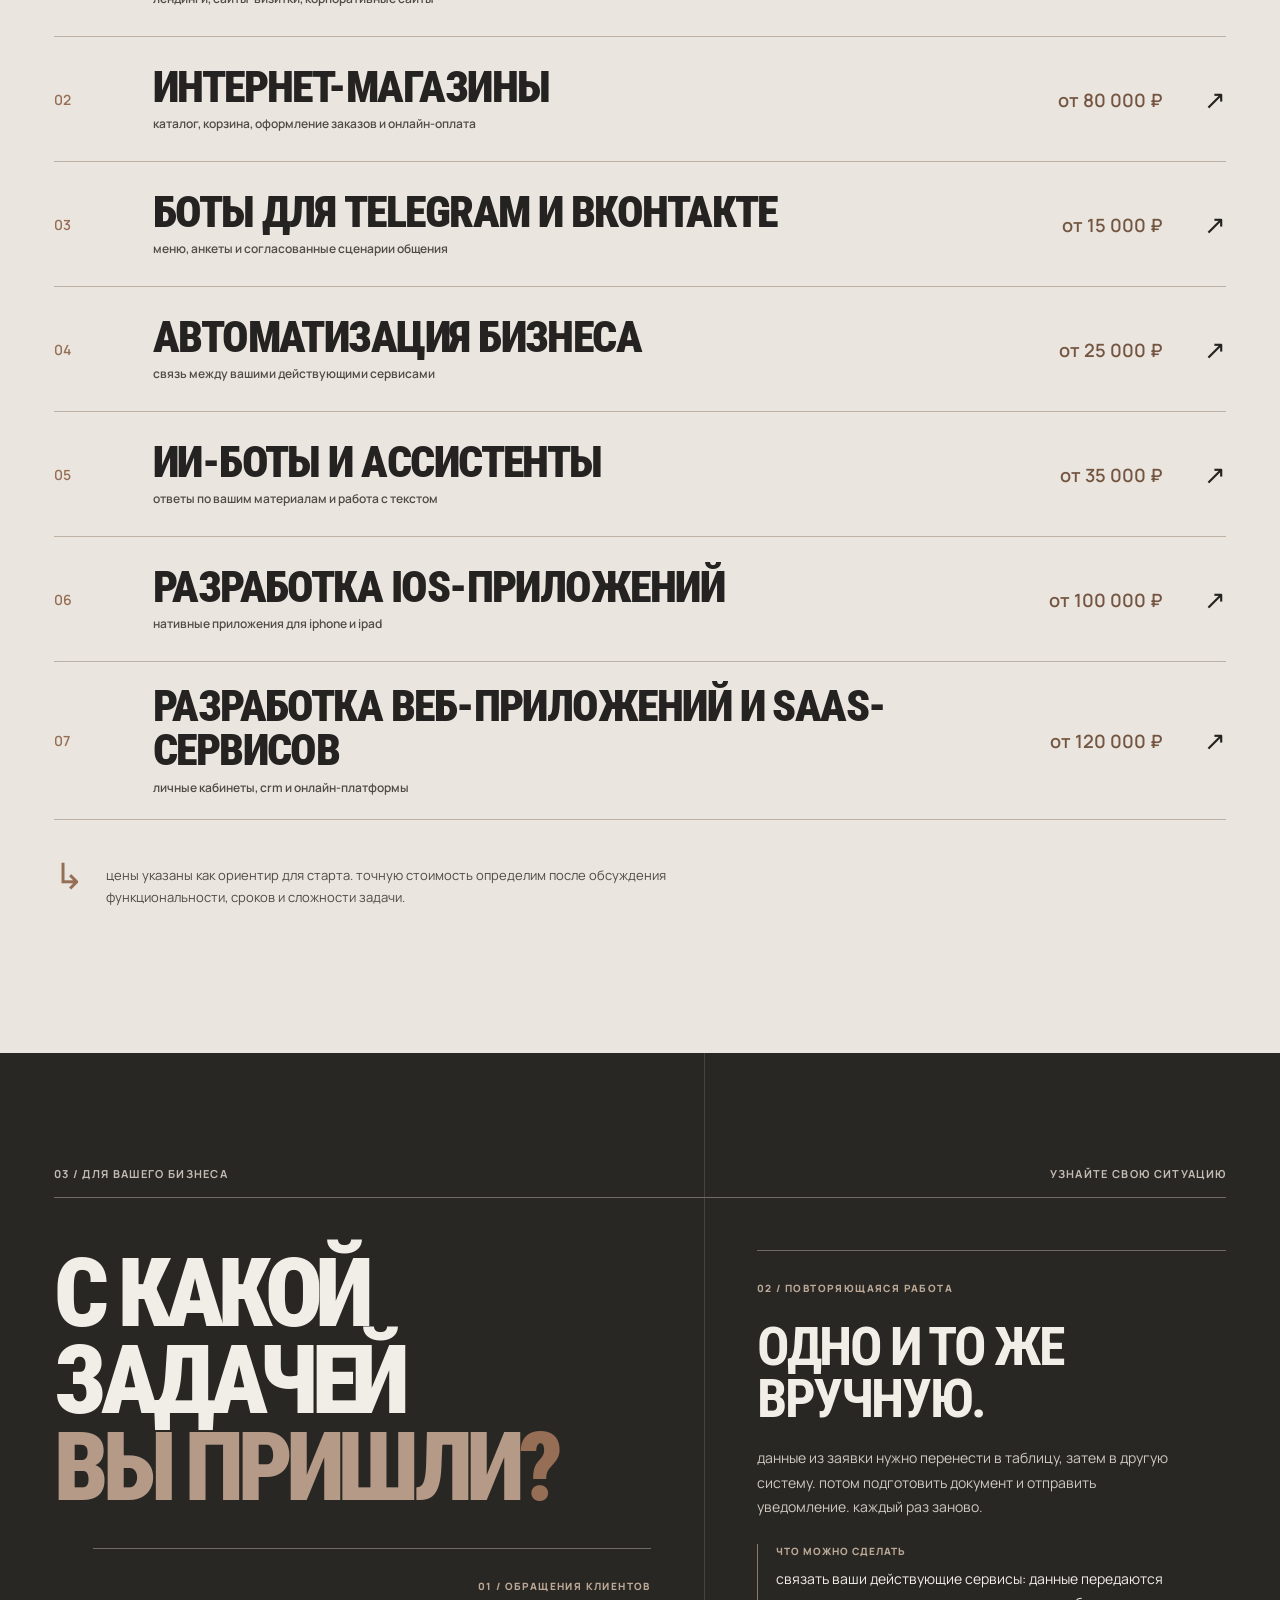
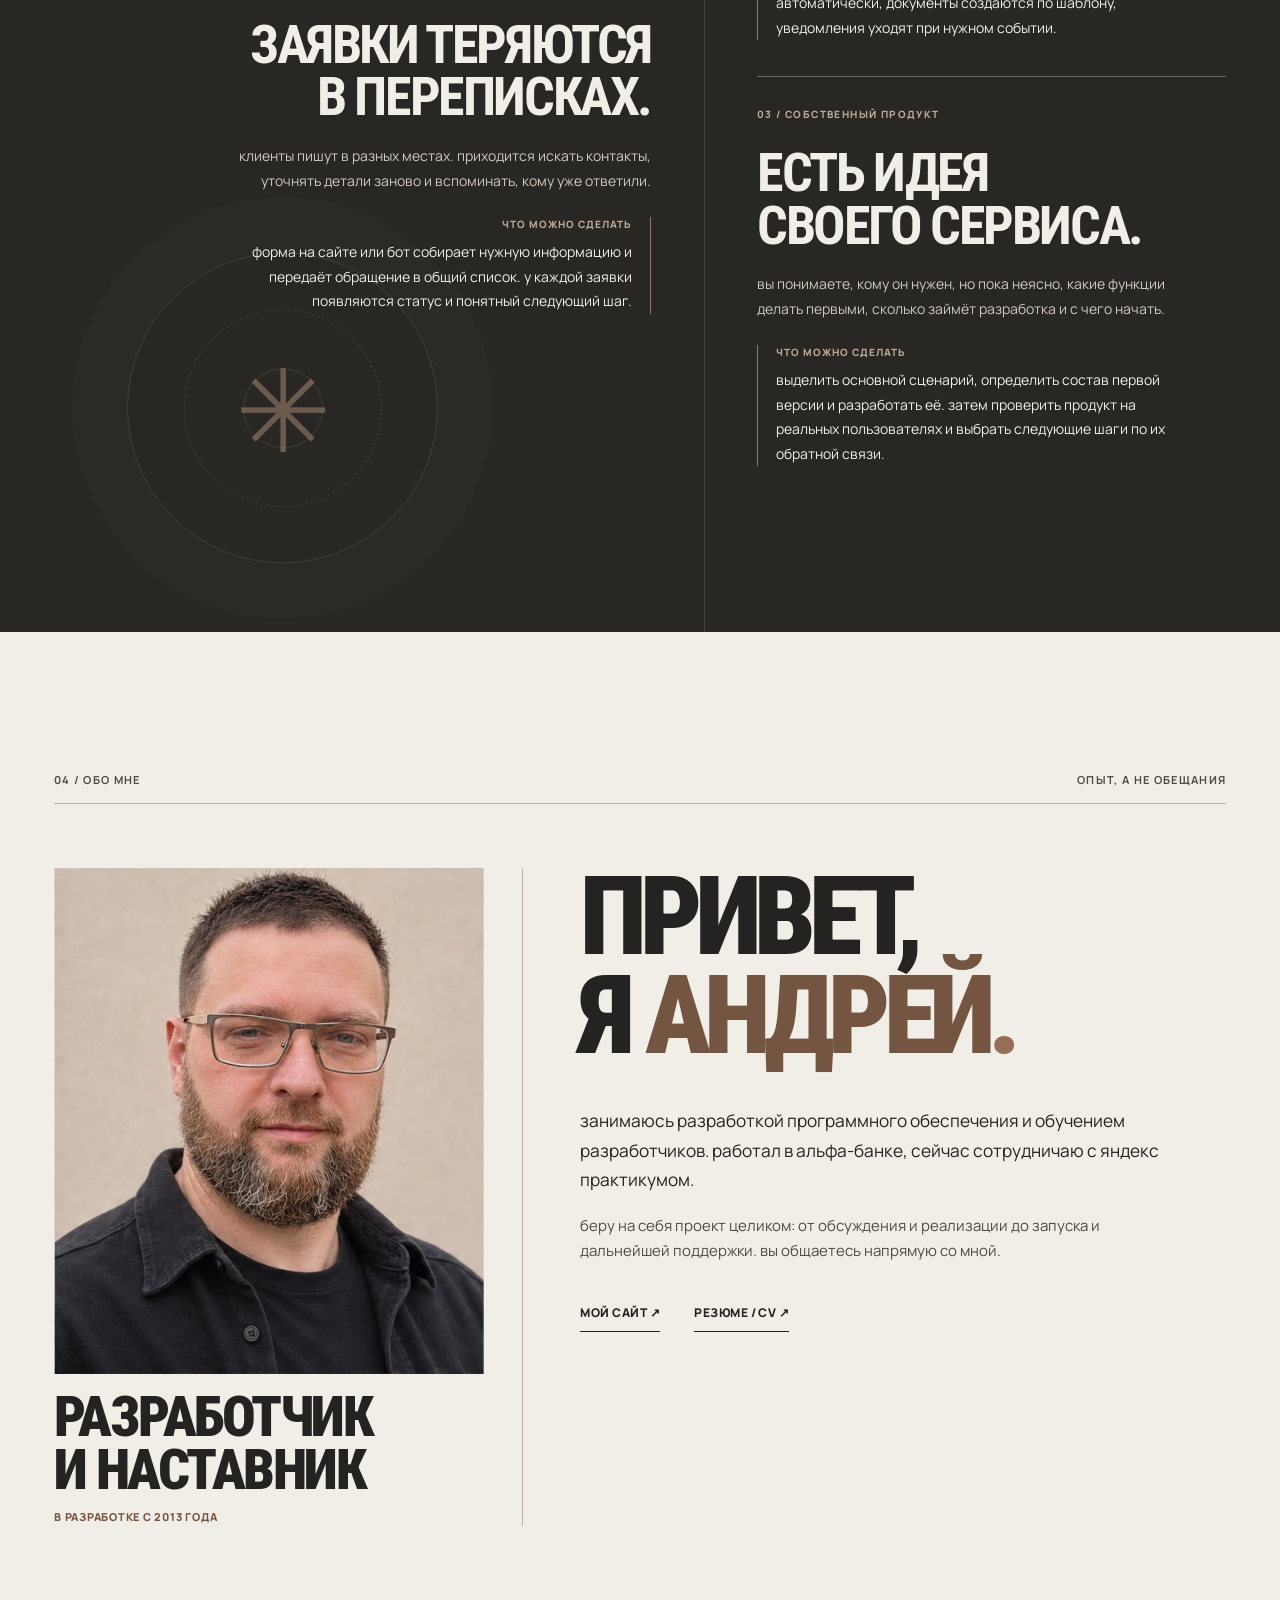
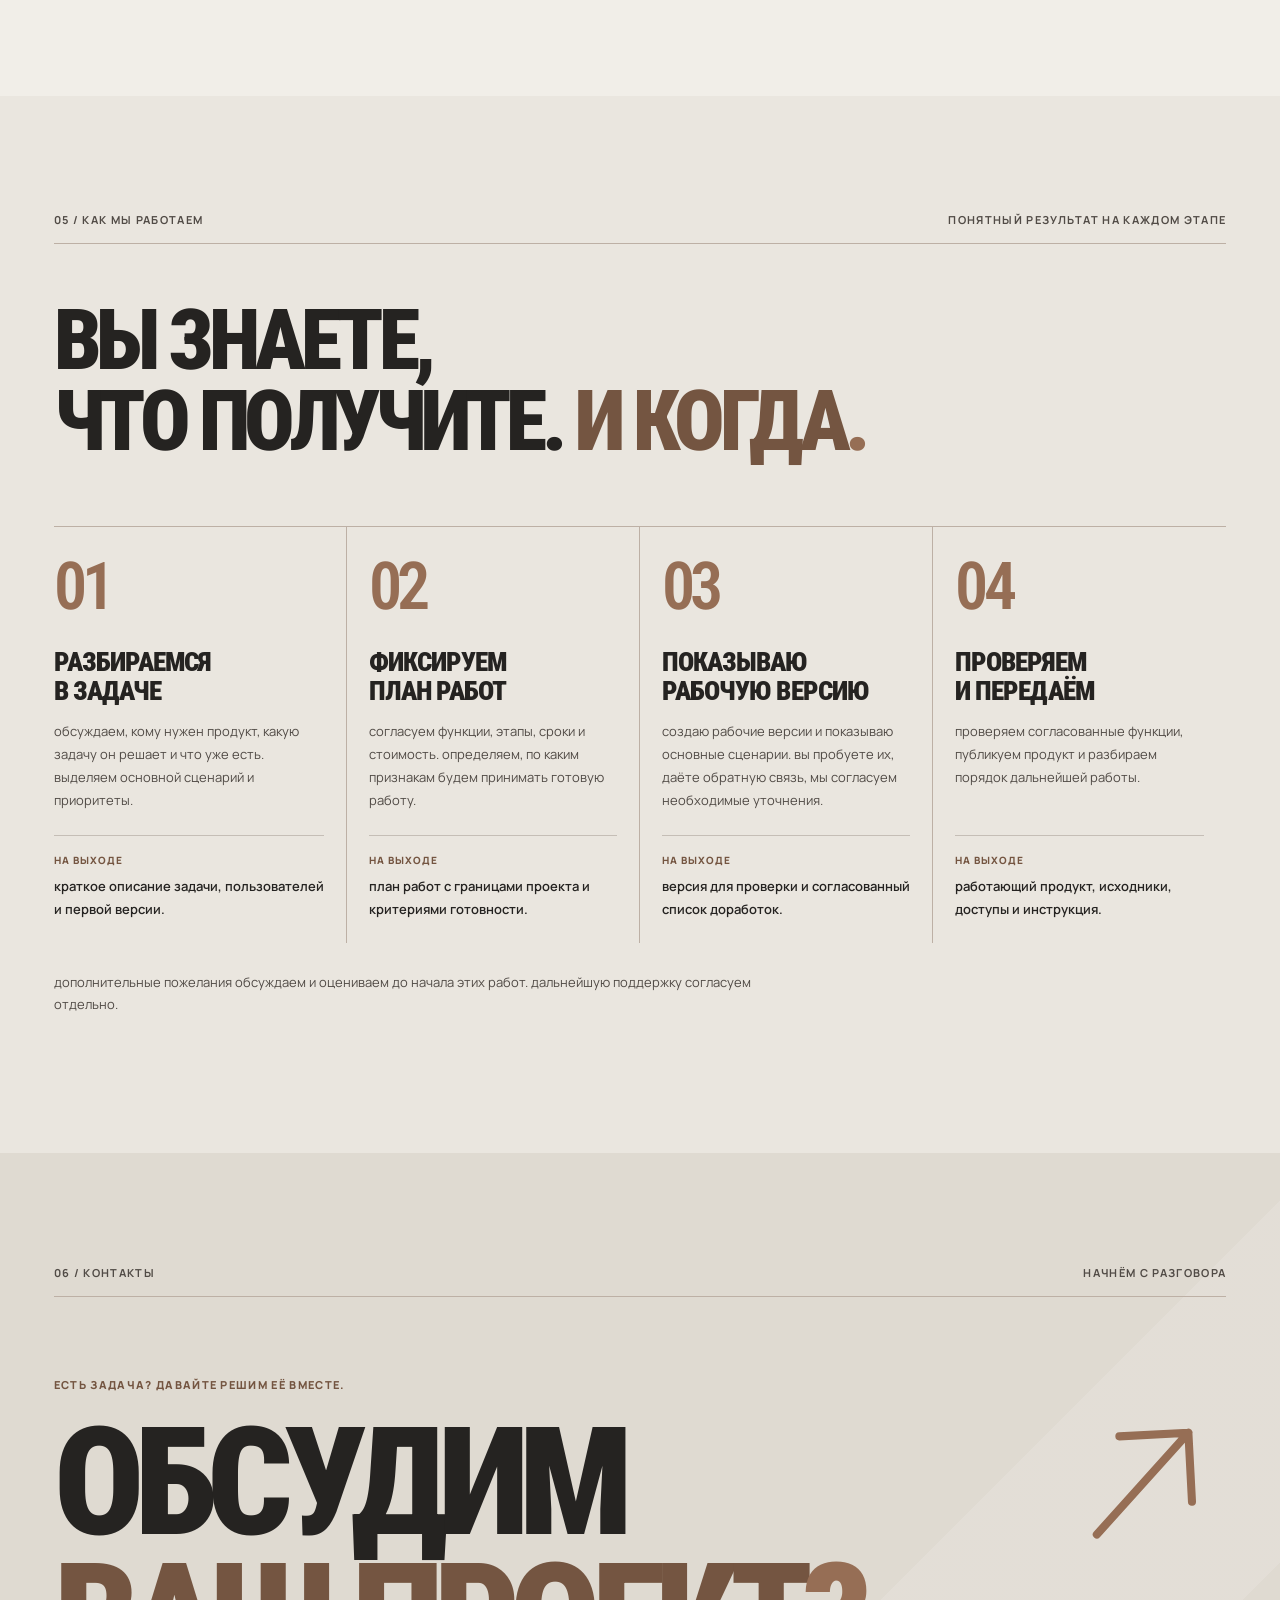
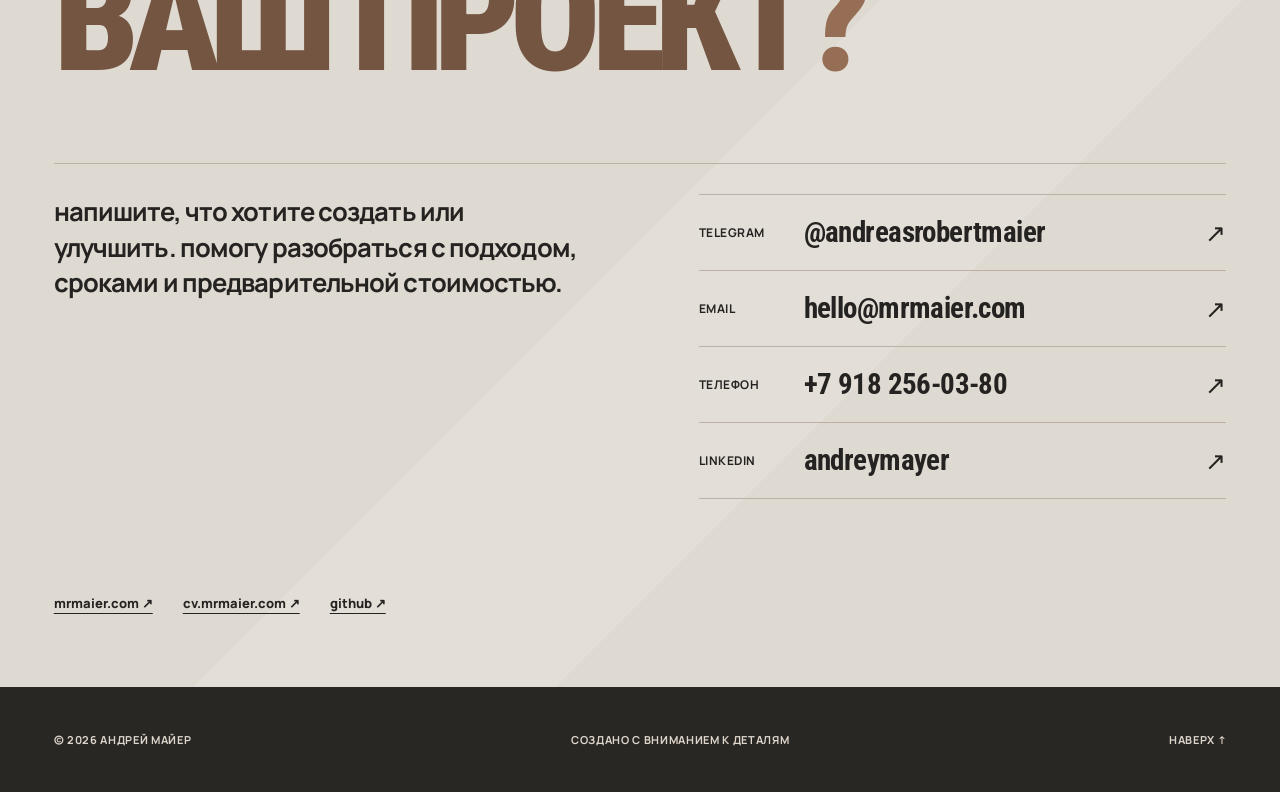
==== commit 3c04bcf8: "Crop and compress portrait" ====
--- a/public/index.html
+++ b/public/index.html
@@ -7,11 +7,82 @@
   <meta name="color-scheme" content="light">
   <title>Андрей Майер — разработка сайтов, ботов и автоматизация бизнеса</title>
   <meta name="description" content="Андрей Майер — независимый разработчик с 2013 года. Сайты от 25 000 ₽, интернет-магазины, боты для Telegram и ВКонтакте, автоматизация и ИИ-ассистенты. Работаю напрямую с заказчиком.">
+  <link rel="canonical" href="https://dev.mrmaier.com/">
+  <meta name="author" content="Андрей Майер">
+  <meta name="robots" content="index, follow, max-image-preview:large">
   <meta property="og:type" content="website">
+  <meta property="og:locale" content="ru_RU">
+  <meta property="og:site_name" content="Андрей Майер">
+  <meta property="og:url" content="https://dev.mrmaier.com/">
   <meta property="og:title" content="Андрей Майер — цифровые продукты для бизнеса">
   <meta property="og:description" content="Сайты, магазины, боты, автоматизация и ИИ. Разрабатываю с нуля, дорабатываю и поддерживаю.">
-  <meta property="og:image" content="assets/og-cover.svg">
-  <meta name="robots" content="index, follow">
+  <meta property="og:image" content="https://dev.mrmaier.com/assets/og-cover.png">
+  <meta property="og:image:width" content="1200">
+  <meta property="og:image:height" content="630">
+  <meta property="og:image:alt" content="Андрей Майер — независимый разработчик: сайты, боты, автоматизация, ИИ">
+  <meta name="twitter:card" content="summary_large_image">
+  <meta name="twitter:title" content="Андрей Майер — цифровые продукты для бизнеса">
+  <meta name="twitter:description" content="Сайты, магазины, боты, автоматизация и ИИ. Разрабатываю с нуля, дорабатываю и поддерживаю.">
+  <meta name="twitter:image" content="https://dev.mrmaier.com/assets/og-cover.png">
+  <script type="application/ld+json">
+  {
+    "@context": "https://schema.org",
+    "@graph": [
+      {
+        "@type": "WebSite",
+        "@id": "https://dev.mrmaier.com/#website",
+        "url": "https://dev.mrmaier.com/",
+        "name": "Андрей Майер — разработка для бизнеса",
+        "inLanguage": "ru",
+        "publisher": {"@id": "https://dev.mrmaier.com/#person"}
+      },
+      {
+        "@type": "Person",
+        "@id": "https://dev.mrmaier.com/#person",
+        "name": "Андрей Майер",
+        "alternateName": "Andrey Maier",
+        "jobTitle": "Независимый разработчик",
+        "url": "https://dev.mrmaier.com/",
+        "image": "https://dev.mrmaier.com/assets/og-cover.png",
+        "email": "mailto:hello@mrmaier.com",
+        "telephone": "+79182560380",
+        "sameAs": [
+          "https://mrmaier.com/",
+          "https://cv.mrmaier.com/",
+          "https://t.me/AndreasRobertMaier",
+          "https://linkedin.com/in/andreymayer/",
+          "https://github.com/Dronnn"
+        ]
+      },
+      {
+        "@type": "ProfessionalService",
+        "@id": "https://dev.mrmaier.com/#service",
+        "name": "Андрей Майер — разработка сайтов, ботов и автоматизация бизнеса",
+        "url": "https://dev.mrmaier.com/",
+        "image": "https://dev.mrmaier.com/assets/og-cover.png",
+        "description": "Сайты, интернет-магазины, боты для Telegram и ВКонтакте, автоматизация бизнеса, ИИ-ассистенты, iOS- и веб-приложения.",
+        "email": "hello@mrmaier.com",
+        "telephone": "+79182560380",
+        "areaServed": {"@type": "Country", "name": "Россия"},
+        "founder": {"@id": "https://dev.mrmaier.com/#person"},
+        "priceRange": "от 15 000 ₽",
+        "hasOfferCatalog": {
+          "@type": "OfferCatalog",
+          "name": "Услуги",
+          "itemListElement": [
+            {"@type": "Offer", "itemOffered": {"@type": "Service", "name": "Разработка сайтов: лендинги, сайты-визитки, корпоративные сайты"}, "priceSpecification": {"@type": "PriceSpecification", "minPrice": 25000, "priceCurrency": "RUB"}},
+            {"@type": "Offer", "itemOffered": {"@type": "Service", "name": "Разработка интернет-магазинов"}, "priceSpecification": {"@type": "PriceSpecification", "minPrice": 80000, "priceCurrency": "RUB"}},
+            {"@type": "Offer", "itemOffered": {"@type": "Service", "name": "Боты для Telegram и ВКонтакте"}, "priceSpecification": {"@type": "PriceSpecification", "minPrice": 15000, "priceCurrency": "RUB"}},
+            {"@type": "Offer", "itemOffered": {"@type": "Service", "name": "Автоматизация бизнеса"}, "priceSpecification": {"@type": "PriceSpecification", "minPrice": 25000, "priceCurrency": "RUB"}},
+            {"@type": "Offer", "itemOffered": {"@type": "Service", "name": "ИИ-боты и ассистенты"}, "priceSpecification": {"@type": "PriceSpecification", "minPrice": 35000, "priceCurrency": "RUB"}},
+            {"@type": "Offer", "itemOffered": {"@type": "Service", "name": "Разработка iOS-приложений"}, "priceSpecification": {"@type": "PriceSpecification", "minPrice": 100000, "priceCurrency": "RUB"}},
+            {"@type": "Offer", "itemOffered": {"@type": "Service", "name": "Разработка веб-приложений и SaaS-сервисов"}, "priceSpecification": {"@type": "PriceSpecification", "minPrice": 120000, "priceCurrency": "RUB"}}
+          ]
+        }
+      }
+    ]
+  }
+  </script>
   <link rel="icon" href="assets/favicon.svg" type="image/svg+xml">
   <link rel="preconnect" href="https://fonts.googleapis.com">
   <link rel="preconnect" href="https://fonts.gstatic.com" crossorigin>
@@ -53,7 +124,8 @@
           <span>с 2013 года в IT</span>
         </div>
         <div class="hero-composition">
-        <h1 class="hero-type" id="hero-title" aria-label="андрей майер">
+        <h1 class="hero-type" id="hero-title">
+          <span class="visually-hidden">Андрей Майер — разработка сайтов, интернет-магазинов, ботов и автоматизация бизнеса</span>
           <svg class="hero-lettering" viewBox="0 0 1092 472" aria-hidden="true">
             <defs>
               <filter id="brush-grain" x="-5%" y="-5%" width="110%" height="110%">
@@ -228,7 +300,7 @@
             <figure class="about-portrait-card">
               <svg class="about-portrait" viewBox="114 117 526 620" role="img" aria-labelledby="portrait-title" width="526" height="620">
                 <title id="portrait-title">андрей майер в чёрной рубашке</title>
-                <image href="assets/andrey-portrait.png" width="1672" height="941"/>
+                <image href="assets/andrey-portrait.jpg" x="114" y="117" width="526" height="620"/>
               </svg>
               <figcaption>
                 <p class="about-role">разработчик<br>и наставник</p>
--- a/public/styles.css
+++ b/public/styles.css
@@ -26,6 +26,7 @@
 summary {list-style:none; cursor:pointer}
 summary::-webkit-details-marker {display:none}
 :focus-visible {outline:3px solid var(--brown); outline-offset:5px}
+.visually-hidden {position:absolute; width:1px; height:1px; margin:-1px; padding:0; overflow:hidden; clip:rect(0 0 0 0); white-space:nowrap; border:0}
 .skip-link {position:fixed; left:10px; top:-50px; padding:12px 16px; background:#fff; z-index:300; transition:top .2s}
 .skip-link:focus {top:10px}
 .progress {height:3px; width:0; background:var(--brown); position:fixed; z-index:210; inset:0 auto auto 0; pointer-events:none; will-change:width}
